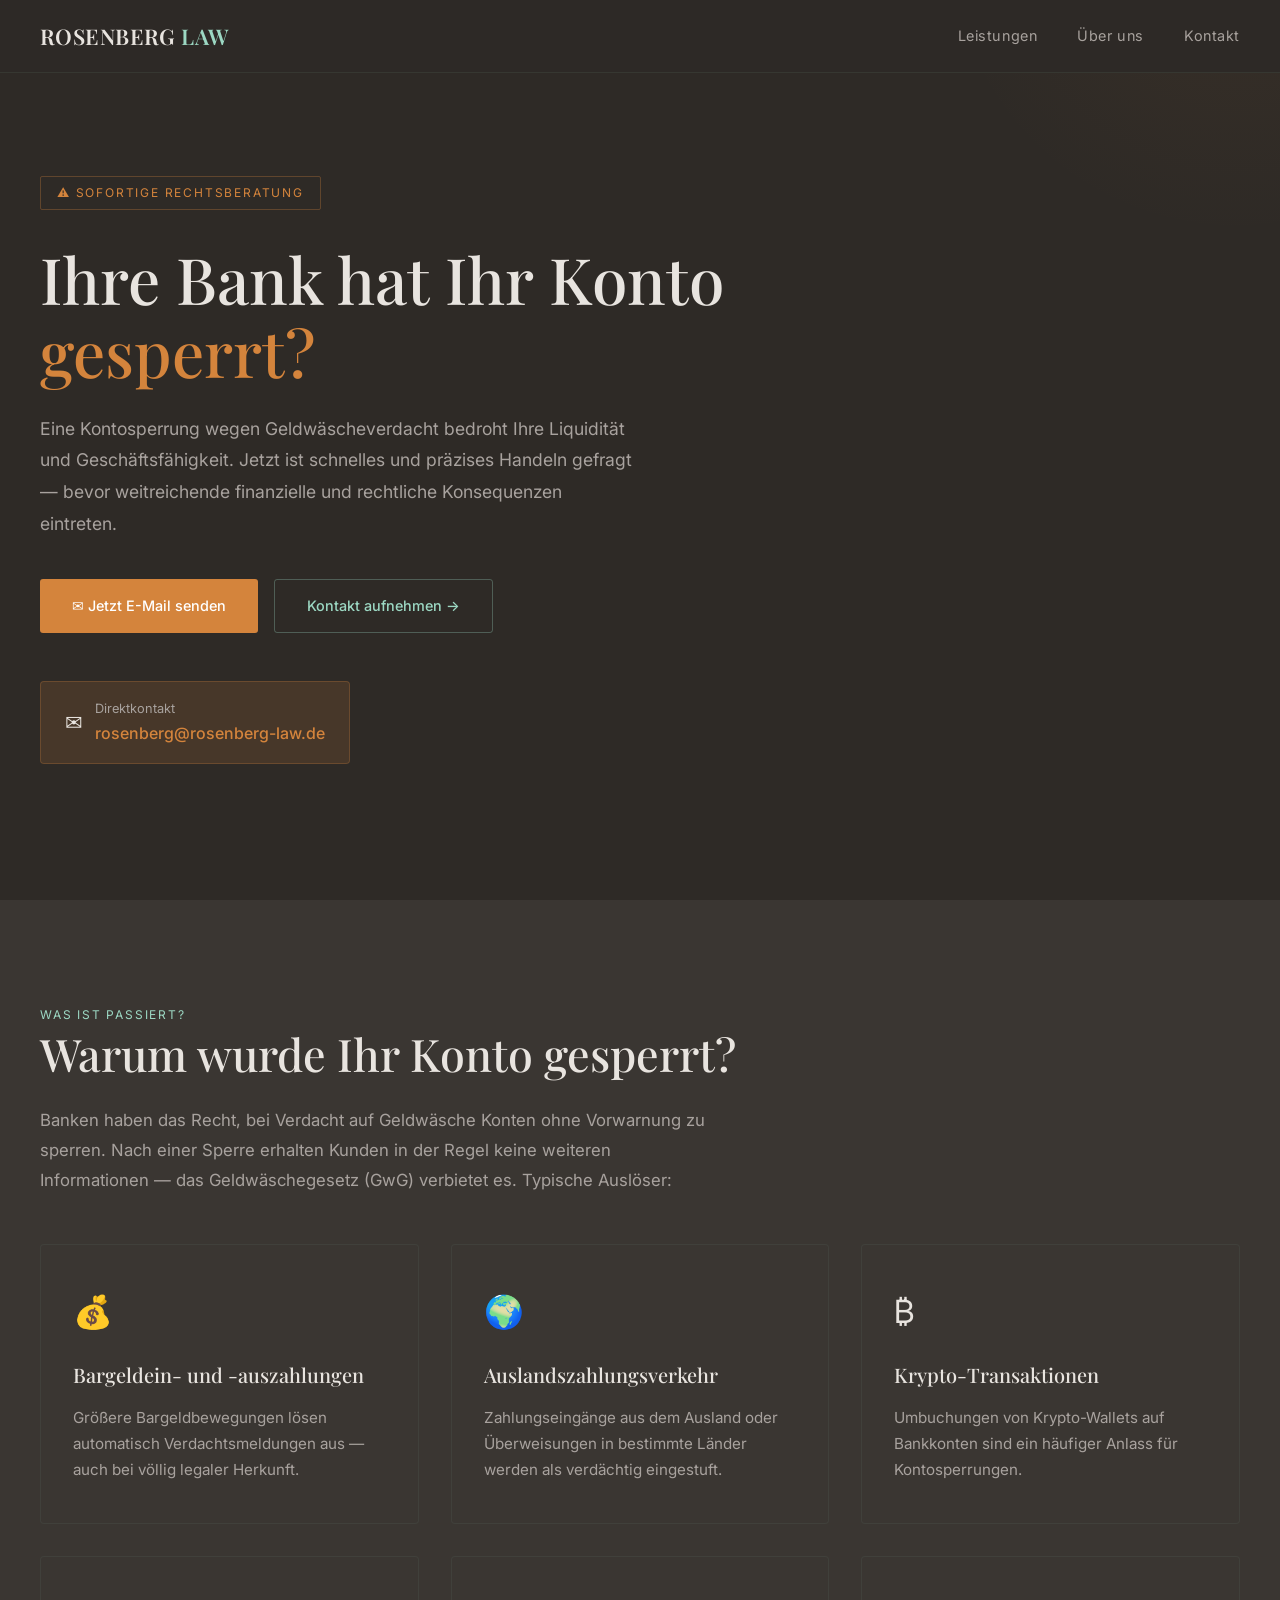
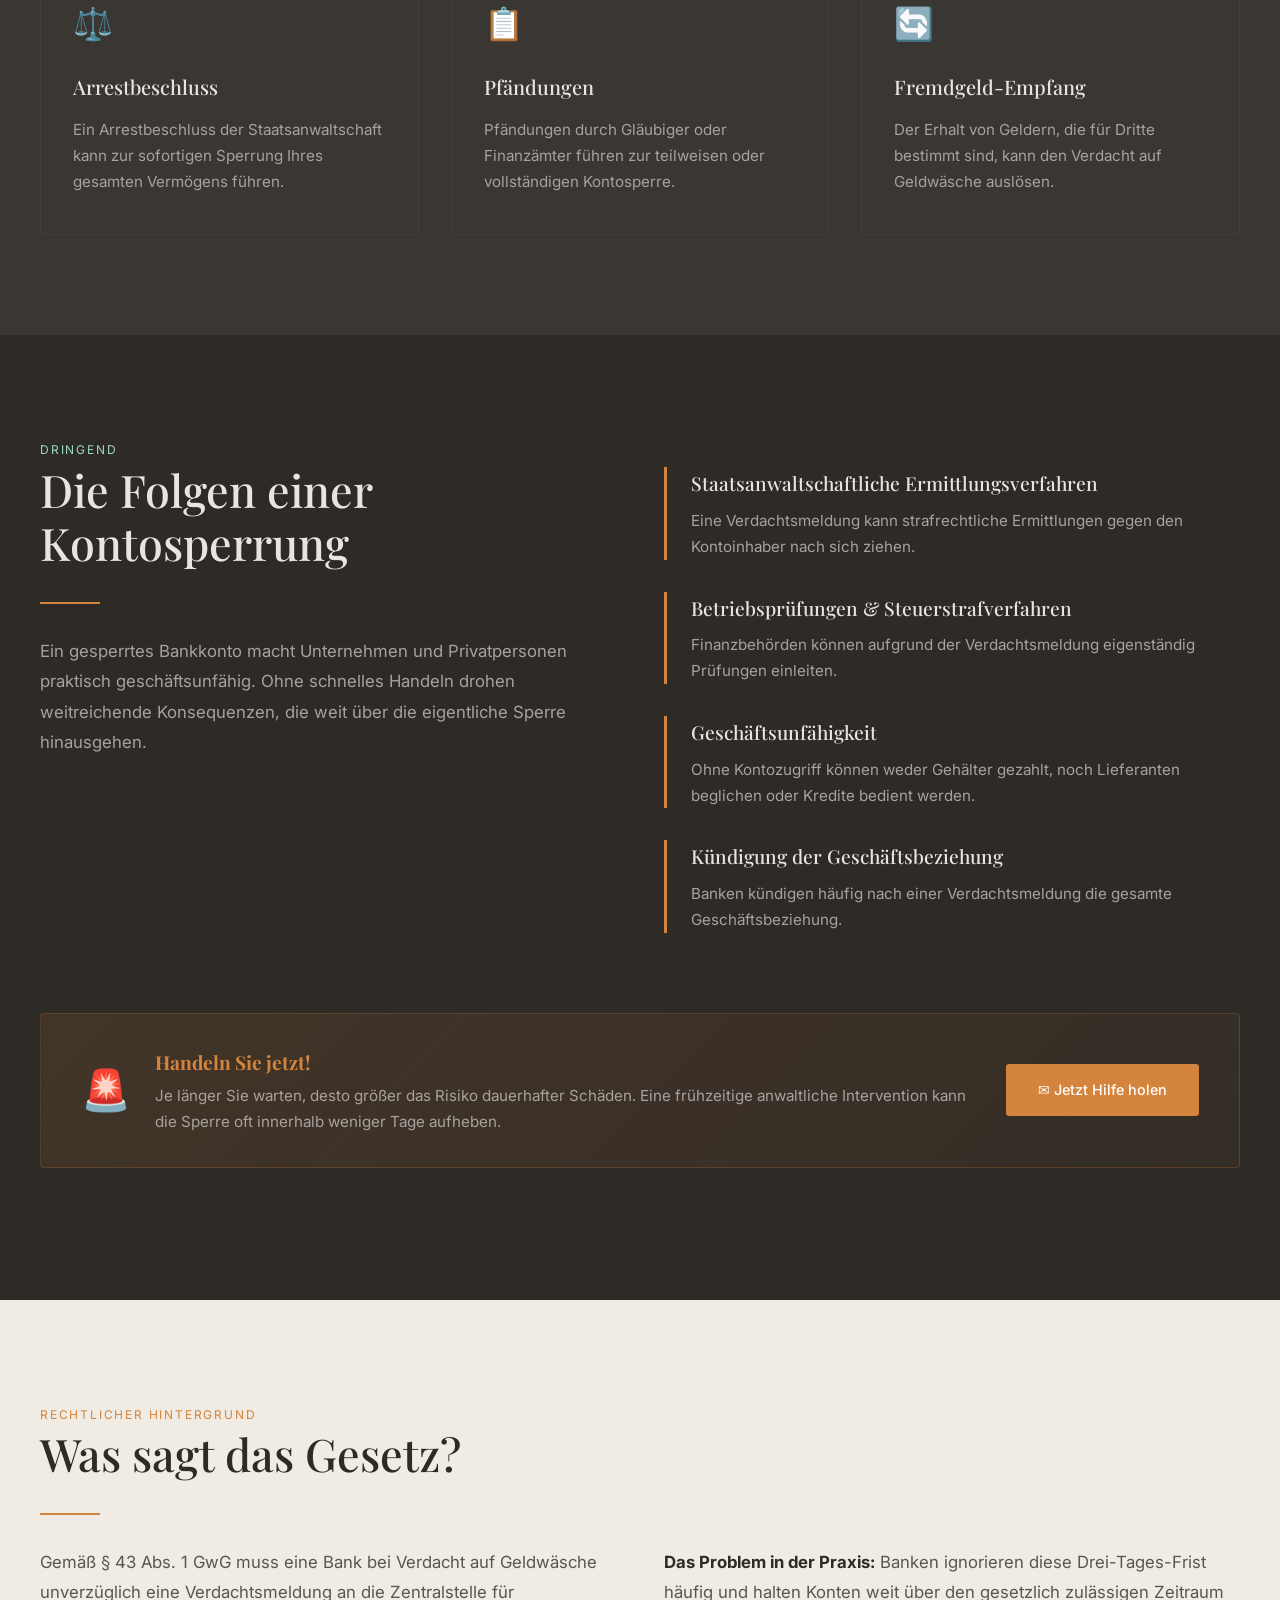
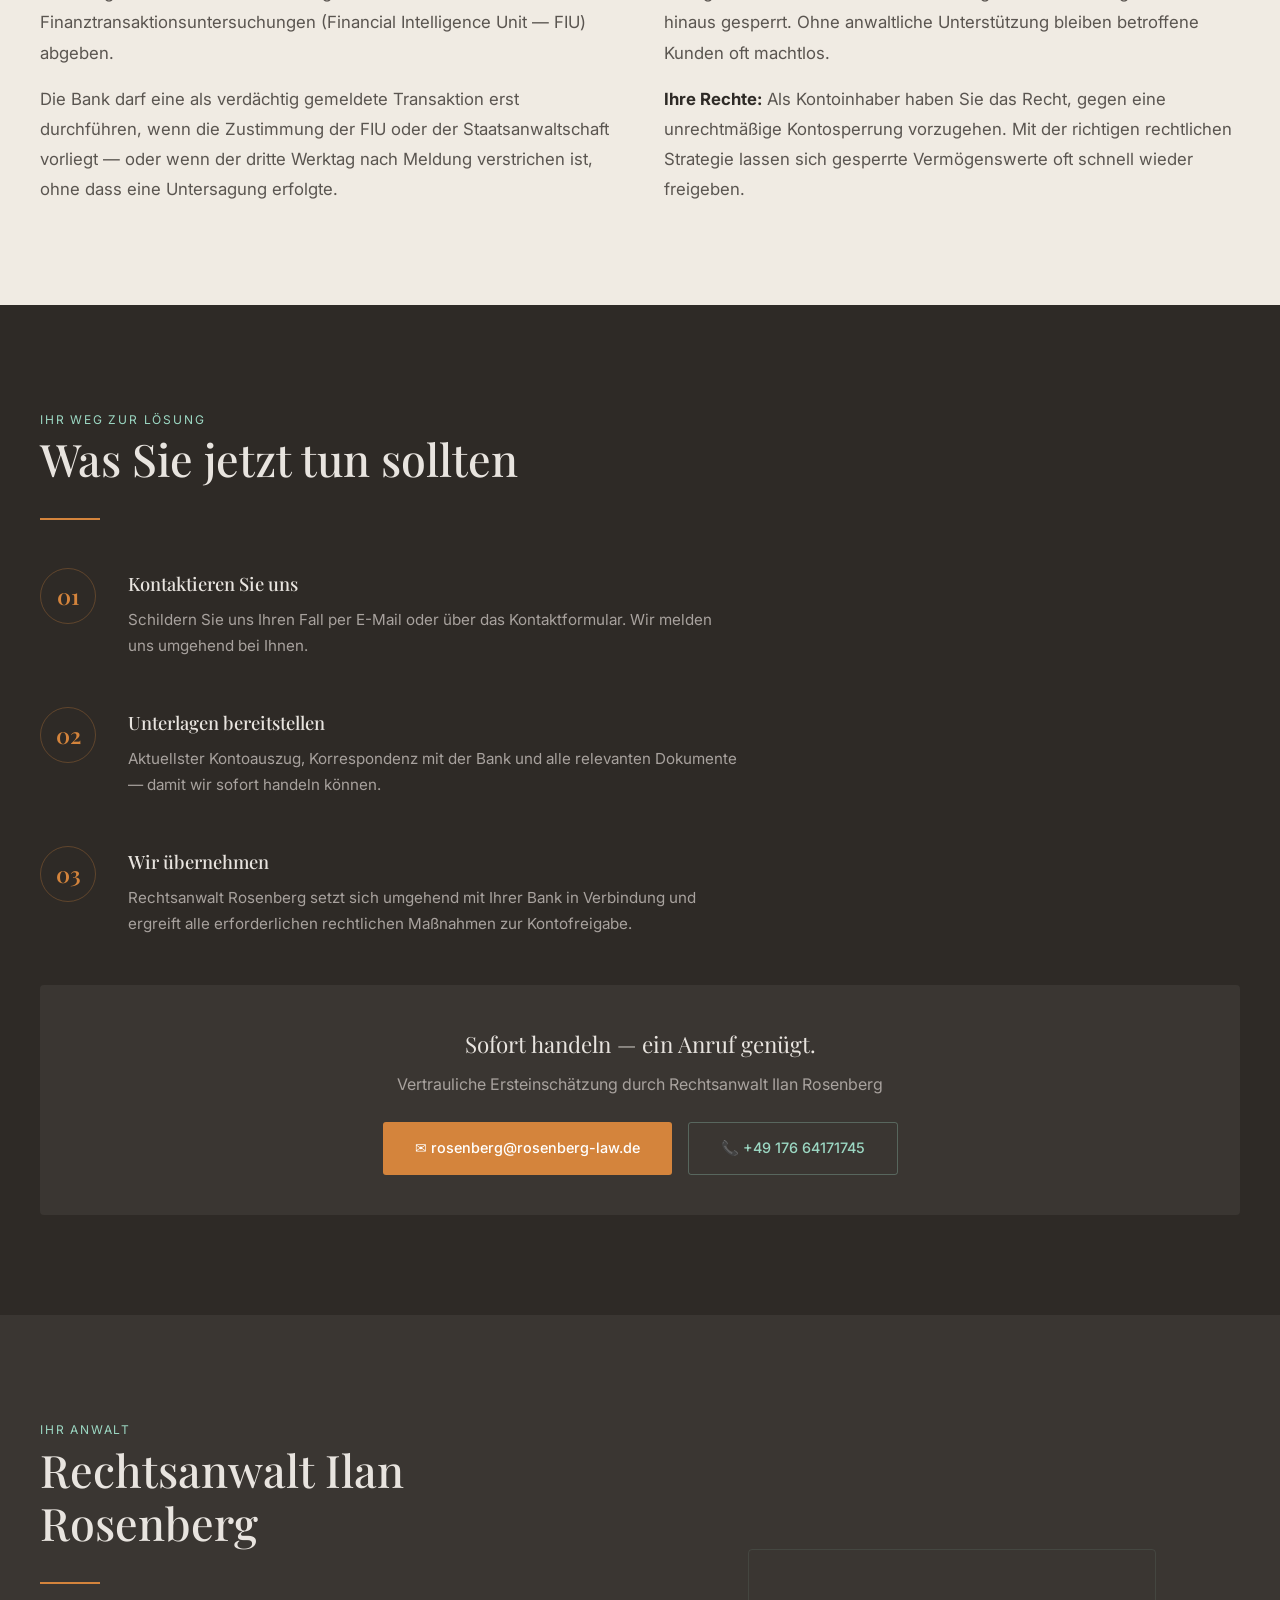
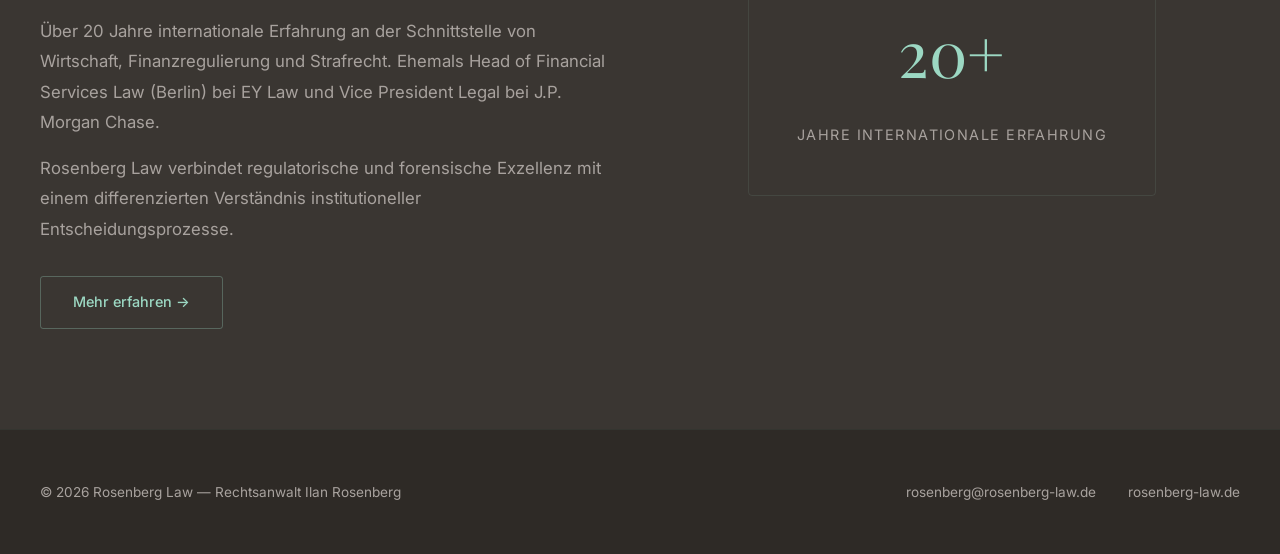
==== index.html @ b6b386b5 "Add files via upload" ====
<!DOCTYPE html>
<html lang="de">
<head>
  <meta charset="UTF-8">
  <meta name="viewport" content="width=device-width, initial-scale=1.0">
  <meta name="description" content="Ihre Bank hat Ihr Konto gesperrt? Rechtsanwalt Ilan Rosenberg hilft Ihnen schnell und effektiv bei Kontosperrungen wegen Geldwäscheverdacht.">
  <title>Kontosperrung? Soforthilfe vom Rechtsanwalt | Rosenberg Law</title>
  <link rel="stylesheet" href="styles.css">
</head>
<body>

  <!-- NAV -->
  <nav class="nav">
    <div class="nav-inner">
      <a href="index.html" class="nav-logo">ROSENBERG <span>LAW</span></a>
      <ul class="nav-links" id="navLinks">
        <li><a href="leistungen.html">Leistungen</a></li>
        <li><a href="ueber-uns.html">Über uns</a></li>
        <li><a href="kontakt.html">Kontakt</a></li>
      </ul>
      <button class="nav-toggle" id="navToggle" aria-label="Menü">
        <span></span><span></span><span></span>
      </button>
    </div>
  </nav>

  <!-- HERO -->
  <section class="hero">
    <div class="hero-inner">
      <div class="hero-label">⚠ Sofortige Rechtsberatung</div>
      <h1>Ihre Bank hat Ihr Konto <em>gesperrt?</em></h1>
      <p class="hero-sub">
        Eine Kontosperrung wegen Geldwäscheverdacht bedroht Ihre Liquidität und Geschäftsfähigkeit.
        Jetzt ist schnelles und präzises Handeln gefragt — bevor weitreichende finanzielle und
        rechtliche Konsequenzen eintreten.
      </p>
      <div class="btn-group">
        <a href="mailto:rosenberg@rosenberg-law.de?subject=Kontosperrung%20–%20Soforthilfe" class="btn btn-primary">✉ Jetzt E-Mail senden</a>
        <a href="kontakt.html" class="btn btn-outline">Kontakt aufnehmen →</a>
      </div>

      <div style="margin-top: 3rem;">
        <a href="mailto:rosenberg@rosenberg-law.de" class="email-cta">
          <span class="icon">✉</span>
          <span>
            <span class="label">Direktkontakt</span>
            <span class="address">rosenberg@rosenberg-law.de</span>
          </span>
        </a>
      </div>
    </div>
  </section>

  <!-- WHAT HAPPENED -->
  <section class="section section-darker">
    <div class="container">
      <span class="section-label">Was ist passiert?</span>
      <h2 class="section-title">Warum wurde Ihr Konto gesperrt?</h2>
      <p class="section-text" style="margin-bottom: 3rem;">
        Banken haben das Recht, bei Verdacht auf Geldwäsche Konten ohne Vorwarnung zu sperren.
        Nach einer Sperre erhalten Kunden in der Regel keine weiteren Informationen —
        das Geldwäschegesetz (GwG) verbietet es. Typische Auslöser:
      </p>

      <div class="grid-3">
        <div class="card">
          <div class="card-icon">💰</div>
          <h3>Bargeldein- und -auszahlungen</h3>
          <p>Größere Bargeldbewegungen lösen automatisch Verdachtsmeldungen aus — auch bei völlig legaler Herkunft.</p>
        </div>
        <div class="card">
          <div class="card-icon">🌍</div>
          <h3>Auslandszahlungsverkehr</h3>
          <p>Zahlungseingänge aus dem Ausland oder Überweisungen in bestimmte Länder werden als verdächtig eingestuft.</p>
        </div>
        <div class="card">
          <div class="card-icon">₿</div>
          <h3>Krypto-Transaktionen</h3>
          <p>Umbuchungen von Krypto-Wallets auf Bankkonten sind ein häufiger Anlass für Kontosperrungen.</p>
        </div>
        <div class="card">
          <div class="card-icon">⚖️</div>
          <h3>Arrestbeschluss</h3>
          <p>Ein Arrestbeschluss der Staatsanwaltschaft kann zur sofortigen Sperrung Ihres gesamten Vermögens führen.</p>
        </div>
        <div class="card">
          <div class="card-icon">📋</div>
          <h3>Pfändungen</h3>
          <p>Pfändungen durch Gläubiger oder Finanzämter führen zur teilweisen oder vollständigen Kontosperre.</p>
        </div>
        <div class="card">
          <div class="card-icon">🔄</div>
          <h3>Fremdgeld-Empfang</h3>
          <p>Der Erhalt von Geldern, die für Dritte bestimmt sind, kann den Verdacht auf Geldwäsche auslösen.</p>
        </div>
      </div>
    </div>
  </section>

  <!-- CONSEQUENCES -->
  <section class="section section-dark">
    <div class="container">
      <div class="grid-2">
        <div>
          <span class="section-label">Dringend</span>
          <h2 class="section-title">Die Folgen einer Kontosperrung</h2>
          <div class="divider"></div>
          <p class="section-text">
            Ein gesperrtes Bankkonto macht Unternehmen und Privatpersonen praktisch geschäftsunfähig.
            Ohne schnelles Handeln drohen weitreichende Konsequenzen, die weit über die eigentliche
            Sperre hinausgehen.
          </p>
        </div>
        <div>
          <div class="info-block">
            <h3>Staatsanwaltschaftliche Ermittlungsverfahren</h3>
            <p>Eine Verdachtsmeldung kann strafrechtliche Ermittlungen gegen den Kontoinhaber nach sich ziehen.</p>
          </div>
          <div class="info-block">
            <h3>Betriebsprüfungen &amp; Steuerstrafverfahren</h3>
            <p>Finanzbehörden können aufgrund der Verdachtsmeldung eigenständig Prüfungen einleiten.</p>
          </div>
          <div class="info-block">
            <h3>Geschäftsunfähigkeit</h3>
            <p>Ohne Kontozugriff können weder Gehälter gezahlt, noch Lieferanten beglichen oder Kredite bedient werden.</p>
          </div>
          <div class="info-block">
            <h3>Kündigung der Geschäftsbeziehung</h3>
            <p>Banken kündigen häufig nach einer Verdachtsmeldung die gesamte Geschäftsbeziehung.</p>
          </div>
        </div>
      </div>

      <div class="urgency-banner" style="margin-top: 3rem;">
        <span class="icon">🚨</span>
        <div>
          <h3>Handeln Sie jetzt!</h3>
          <p>Je länger Sie warten, desto größer das Risiko dauerhafter Schäden. Eine frühzeitige anwaltliche Intervention kann die Sperre oft innerhalb weniger Tage aufheben.</p>
        </div>
        <a href="mailto:rosenberg@rosenberg-law.de?subject=Kontosperrung%20–%20Soforthilfe" class="btn btn-primary" style="white-space: nowrap;">✉ Jetzt Hilfe holen</a>
      </div>
    </div>
  </section>

  <!-- LEGAL BACKGROUND -->
  <section class="section section-cream">
    <div class="container">
      <span class="section-label">Rechtlicher Hintergrund</span>
      <h2 class="section-title">Was sagt das Gesetz?</h2>
      <div class="divider" style="background: var(--orange);"></div>
      <div class="grid-2" style="margin-top: 2rem;">
        <div>
          <p class="section-text">
            Gemäß § 43 Abs. 1 GwG muss eine Bank bei Verdacht auf Geldwäsche unverzüglich
            eine Verdachtsmeldung an die Zentralstelle für Finanztransaktionsuntersuchungen
            (Financial Intelligence Unit — FIU) abgeben.
          </p>
          <p class="section-text" style="margin-top: 1rem;">
            Die Bank darf eine als verdächtig gemeldete Transaktion erst durchführen, wenn
            die Zustimmung der FIU oder der Staatsanwaltschaft vorliegt — oder wenn der
            dritte Werktag nach Meldung verstrichen ist, ohne dass eine Untersagung erfolgte.
          </p>
        </div>
        <div>
          <p class="section-text">
            <strong style="color: var(--dark);">Das Problem in der Praxis:</strong> Banken ignorieren diese
            Drei-Tages-Frist häufig und halten Konten weit über den gesetzlich zulässigen
            Zeitraum hinaus gesperrt. Ohne anwaltliche Unterstützung bleiben betroffene
            Kunden oft machtlos.
          </p>
          <p class="section-text" style="margin-top: 1rem;">
            <strong style="color: var(--dark);">Ihre Rechte:</strong> Als Kontoinhaber haben Sie das Recht,
            gegen eine unrechtmäßige Kontosperrung vorzugehen. Mit der richtigen rechtlichen
            Strategie lassen sich gesperrte Vermögenswerte oft schnell wieder freigeben.
          </p>
        </div>
      </div>
    </div>
  </section>

  <!-- WHAT TO DO - STEPS -->
  <section class="section section-dark">
    <div class="container">
      <span class="section-label">Ihr Weg zur Lösung</span>
      <h2 class="section-title">Was Sie jetzt tun sollten</h2>
      <div class="divider"></div>

      <div class="steps" style="margin-top: 3rem; max-width: 700px;">
        <div class="step">
          <div class="step-number">01</div>
          <div class="step-content">
            <h3>Kontaktieren Sie uns</h3>
            <p>Schildern Sie uns Ihren Fall per E-Mail oder über das Kontaktformular. Wir melden uns umgehend bei Ihnen.</p>
          </div>
        </div>
        <div class="step">
          <div class="step-number">02</div>
          <div class="step-content">
            <h3>Unterlagen bereitstellen</h3>
            <p>Aktuellster Kontoauszug, Korrespondenz mit der Bank und alle relevanten Dokumente — damit wir sofort handeln können.</p>
          </div>
        </div>
        <div class="step">
          <div class="step-number">03</div>
          <div class="step-content">
            <h3>Wir übernehmen</h3>
            <p>Rechtsanwalt Rosenberg setzt sich umgehend mit Ihrer Bank in Verbindung und ergreift alle erforderlichen rechtlichen Maßnahmen zur Kontofreigabe.</p>
          </div>
        </div>
      </div>

      <!-- EMAIL CTA repeated -->
      <div style="margin-top: 3rem; padding: 2.5rem; background: var(--dark-lighter); border-radius: 4px; text-align: center;">
        <p style="font-family: var(--serif); font-size: 1.4rem; margin-bottom: 0.5rem;">Sofort handeln — ein Anruf genügt.</p>
        <p style="color: var(--text-muted); margin-bottom: 1.5rem;">Vertrauliche Ersteinschätzung durch Rechtsanwalt Ilan Rosenberg</p>
        <div class="btn-group" style="justify-content: center;">
          <a href="mailto:rosenberg@rosenberg-law.de?subject=Kontosperrung%20–%20Anfrage" class="btn btn-primary">✉ rosenberg@rosenberg-law.de</a>
          <a href="tel:+4917664171745" class="btn btn-outline">📞 +49 176 64171745</a>
        </div>
      </div>
    </div>
  </section>

  <!-- LAWYER TEASER -->
  <section class="section section-darker">
    <div class="container">
      <div class="grid-2" style="align-items: center;">
        <div>
          <span class="section-label">Ihr Anwalt</span>
          <h2 class="section-title">Rechtsanwalt Ilan Rosenberg</h2>
          <div class="divider"></div>
          <p class="section-text">
            Über 20 Jahre internationale Erfahrung an der Schnittstelle von Wirtschaft,
            Finanzregulierung und Strafrecht. Ehemals Head of Financial Services Law (Berlin)
            bei EY Law und Vice President Legal bei J.P. Morgan Chase.
          </p>
          <p class="section-text" style="margin-top: 1rem;">
            Rosenberg Law verbindet regulatorische und forensische Exzellenz mit einem
            differenzierten Verständnis institutioneller Entscheidungsprozesse.
          </p>
          <div style="margin-top: 2rem;">
            <a href="ueber-uns.html" class="btn btn-outline">Mehr erfahren →</a>
          </div>
        </div>
        <div style="text-align: center;">
          <div style="display: inline-block; padding: 3rem; border: 1px solid rgba(156,216,195,0.1); border-radius: 4px;">
            <div style="font-family: var(--serif); font-size: 4rem; color: var(--mint); margin-bottom: 1rem;">20+</div>
            <div style="color: var(--text-muted); font-size: 0.9rem; letter-spacing: 0.1em; text-transform: uppercase;">Jahre internationale Erfahrung</div>
          </div>
        </div>
      </div>
    </div>
  </section>

  <!-- FOOTER -->
  <footer class="footer">
    <div class="footer-inner">
      <div class="footer-copy">© 2026 Rosenberg Law — Rechtsanwalt Ilan Rosenberg</div>
      <ul class="footer-links">
        <li><a href="mailto:rosenberg@rosenberg-law.de">rosenberg@rosenberg-law.de</a></li>
        <li><a href="https://rosenberg-law.de" target="_blank" rel="noopener">rosenberg-law.de</a></li>
      </ul>
    </div>
  </footer>

  <script>
    // Mobile nav toggle
    const toggle = document.getElementById('navToggle');
    const links = document.getElementById('navLinks');
    toggle.addEventListener('click', () => links.classList.toggle('open'));
  </script>

</body>
</html>
---- styles.css ----
/* ========================================
   ROSENBERG LAW — Kontosperrung Website
   Color Palette:
   - Dark bg:     #2E2A26 (charcoal brown)
   - Accent mint: #9CD8C3
   - Accent orange: #D4843C
   - Light bg:    #F0EBE3 (warm cream)
   - Text light:  #E8E4DF
   - Text muted:  #A8A29E
   ======================================== */

@import url('https://fonts.googleapis.com/css2?family=Playfair+Display:ital,wght@0,400;0,500;0,600;0,700;1,400;1,500&family=Inter:wght@300;400;500;600&display=swap');

*, *::before, *::after {
  margin: 0;
  padding: 0;
  box-sizing: border-box;
}

:root {
  --dark: #2E2A26;
  --dark-lighter: #3A3632;
  --mint: #9CD8C3;
  --mint-dim: rgba(156, 216, 195, 0.15);
  --orange: #D4843C;
  --orange-dim: rgba(212, 132, 60, 0.15);
  --cream: #F0EBE3;
  --text-light: #E8E4DF;
  --text-muted: #A8A29E;
  --serif: 'Playfair Display', Georgia, serif;
  --sans: 'Inter', -apple-system, sans-serif;
}

html {
  scroll-behavior: smooth;
  font-size: 16px;
}

body {
  background: var(--dark);
  color: var(--text-light);
  font-family: var(--sans);
  line-height: 1.7;
  -webkit-font-smoothing: antialiased;
}

a {
  color: var(--mint);
  text-decoration: none;
  transition: color 0.2s;
}

a:hover {
  color: var(--orange);
}

img {
  max-width: 100%;
  height: auto;
}

/* ---- NAV ---- */
.nav {
  position: fixed;
  top: 0;
  left: 0;
  right: 0;
  z-index: 1000;
  background: rgba(46, 42, 38, 0.95);
  backdrop-filter: blur(12px);
  border-bottom: 1px solid rgba(156, 216, 195, 0.08);
  padding: 0 2rem;
}

.nav-inner {
  max-width: 1200px;
  margin: 0 auto;
  display: flex;
  justify-content: space-between;
  align-items: center;
  height: 72px;
}

.nav-logo {
  font-family: var(--serif);
  font-size: 1.35rem;
  font-weight: 600;
  color: var(--text-light);
  letter-spacing: 0.02em;
}

.nav-logo span {
  color: var(--mint);
}

.nav-links {
  display: flex;
  gap: 2.5rem;
  list-style: none;
}

.nav-links a {
  font-size: 0.9rem;
  font-weight: 400;
  color: var(--text-muted);
  letter-spacing: 0.04em;
  text-transform: none;
  position: relative;
  padding-bottom: 2px;
}

.nav-links a:hover,
.nav-links a.active {
  color: var(--mint);
}

.nav-links a::after {
  content: '';
  position: absolute;
  bottom: -2px;
  left: 0;
  width: 0;
  height: 1px;
  background: var(--mint);
  transition: width 0.3s;
}

.nav-links a:hover::after,
.nav-links a.active::after {
  width: 100%;
}

/* Mobile nav toggle */
.nav-toggle {
  display: none;
  background: none;
  border: none;
  cursor: pointer;
  padding: 0.5rem;
}

.nav-toggle span {
  display: block;
  width: 24px;
  height: 2px;
  background: var(--text-light);
  margin: 5px 0;
  transition: 0.3s;
}

/* ---- HERO ---- */
.hero {
  min-height: 100vh;
  display: flex;
  align-items: center;
  padding: 120px 2rem 80px;
  position: relative;
  overflow: hidden;
}

.hero::before {
  content: '';
  position: absolute;
  top: -40%;
  right: -20%;
  width: 600px;
  height: 600px;
  background: radial-gradient(circle, rgba(212, 132, 60, 0.06) 0%, transparent 70%);
  pointer-events: none;
}

.hero-inner {
  max-width: 1200px;
  margin: 0 auto;
  width: 100%;
}

.hero-label {
  display: inline-block;
  font-size: 0.75rem;
  letter-spacing: 0.15em;
  text-transform: uppercase;
  color: var(--orange);
  border: 1px solid rgba(212, 132, 60, 0.3);
  padding: 0.35rem 1rem;
  border-radius: 2px;
  margin-bottom: 2rem;
}

.hero h1 {
  font-family: var(--serif);
  font-size: clamp(2.4rem, 5vw, 4rem);
  font-weight: 500;
  line-height: 1.15;
  color: var(--text-light);
  max-width: 720px;
  margin-bottom: 1.5rem;
}

.hero h1 em {
  color: var(--orange);
  font-style: normal;
}

.hero-sub {
  font-size: 1.1rem;
  color: var(--text-muted);
  max-width: 600px;
  line-height: 1.8;
  margin-bottom: 2.5rem;
}

/* ---- BUTTONS ---- */
.btn {
  display: inline-flex;
  align-items: center;
  gap: 0.5rem;
  padding: 0.85rem 2rem;
  font-family: var(--sans);
  font-size: 0.9rem;
  font-weight: 500;
  border: none;
  border-radius: 3px;
  cursor: pointer;
  transition: all 0.25s;
  text-decoration: none;
}

.btn-primary {
  background: var(--orange);
  color: #fff;
}

.btn-primary:hover {
  background: #c07535;
  color: #fff;
}

.btn-outline {
  background: transparent;
  color: var(--mint);
  border: 1px solid rgba(156, 216, 195, 0.3);
}

.btn-outline:hover {
  background: var(--mint-dim);
  color: var(--mint);
}

.btn-group {
  display: flex;
  gap: 1rem;
  flex-wrap: wrap;
}

/* ---- EMAIL CTA BOX ---- */
.email-cta {
  display: inline-flex;
  align-items: center;
  gap: 0.75rem;
  background: var(--orange-dim);
  border: 1px solid rgba(212, 132, 60, 0.25);
  border-radius: 4px;
  padding: 1rem 1.5rem;
  transition: all 0.25s;
  color: var(--text-light);
}

.email-cta:hover {
  background: rgba(212, 132, 60, 0.25);
  color: var(--text-light);
  border-color: var(--orange);
}

.email-cta .icon {
  font-size: 1.3rem;
}

.email-cta .label {
  font-size: 0.8rem;
  color: var(--text-muted);
  display: block;
}

.email-cta .address {
  font-size: 1rem;
  font-weight: 500;
  color: var(--orange);
}

/* ---- SECTIONS ---- */
.section {
  padding: 100px 2rem;
}

.section-dark {
  background: var(--dark);
}

.section-darker {
  background: var(--dark-lighter);
}

.section-cream {
  background: var(--cream);
  color: #2E2A26;
}

.section-cream .text-muted {
  color: #6B6560;
}

.container {
  max-width: 1200px;
  margin: 0 auto;
}

.section-label {
  font-size: 0.75rem;
  letter-spacing: 0.15em;
  text-transform: uppercase;
  color: var(--mint);
  margin-bottom: 1rem;
}

.section-cream .section-label {
  color: var(--orange);
}

.section-title {
  font-family: var(--serif);
  font-size: clamp(1.8rem, 3.5vw, 2.8rem);
  font-weight: 500;
  line-height: 1.2;
  margin-bottom: 1.5rem;
}

.section-cream .section-title {
  color: var(--dark);
}

.section-text {
  font-size: 1.05rem;
  color: var(--text-muted);
  max-width: 680px;
  line-height: 1.8;
}

.section-cream .section-text {
  color: #5A5550;
}

.divider {
  width: 60px;
  height: 2px;
  background: var(--orange);
  margin: 2rem 0;
}

/* ---- GRID LAYOUTS ---- */
.grid-2 {
  display: grid;
  grid-template-columns: 1fr 1fr;
  gap: 3rem;
  align-items: start;
}

.grid-3 {
  display: grid;
  grid-template-columns: repeat(3, 1fr);
  gap: 2rem;
}

/* ---- CARDS ---- */
.card {
  background: var(--dark-lighter);
  border: 1px solid rgba(156, 216, 195, 0.06);
  border-radius: 4px;
  padding: 2.5rem 2rem;
  transition: all 0.3s;
}

.card:hover {
  border-color: rgba(156, 216, 195, 0.15);
  transform: translateY(-2px);
}

.card-icon {
  font-size: 2rem;
  margin-bottom: 1.2rem;
}

.card h3 {
  font-family: var(--serif);
  font-size: 1.25rem;
  font-weight: 500;
  margin-bottom: 0.8rem;
  color: var(--text-light);
}

.card p {
  font-size: 0.95rem;
  color: var(--text-muted);
  line-height: 1.7;
}

/* Cream-section cards */
.section-cream .card {
  background: #fff;
  border-color: rgba(46, 42, 38, 0.08);
}

.section-cream .card:hover {
  border-color: var(--orange);
}

.section-cream .card h3 {
  color: var(--dark);
}

.section-cream .card p {
  color: #5A5550;
}

/* ---- INFO BLOCKS (kontosperre style) ---- */
.info-block {
  border-left: 3px solid var(--orange);
  padding-left: 1.5rem;
  margin: 2rem 0;
}

.info-block h3 {
  font-family: var(--serif);
  font-size: 1.2rem;
  font-weight: 500;
  margin-bottom: 0.5rem;
}

.info-block p {
  color: var(--text-muted);
  font-size: 0.95rem;
}

/* ---- STEPS ---- */
.steps {
  counter-reset: step;
}

.step {
  display: flex;
  gap: 2rem;
  margin-bottom: 3rem;
  align-items: flex-start;
}

.step-number {
  flex-shrink: 0;
  width: 56px;
  height: 56px;
  display: flex;
  align-items: center;
  justify-content: center;
  font-family: var(--serif);
  font-size: 1.4rem;
  font-weight: 600;
  color: var(--orange);
  border: 1px solid rgba(212, 132, 60, 0.3);
  border-radius: 50%;
}

.step-content h3 {
  font-family: var(--serif);
  font-size: 1.15rem;
  font-weight: 500;
  margin-bottom: 0.5rem;
}

.step-content p {
  color: var(--text-muted);
  font-size: 0.95rem;
}

/* ---- URGENCY BANNER ---- */
.urgency-banner {
  background: linear-gradient(135deg, rgba(212, 132, 60, 0.12), rgba(212, 132, 60, 0.04));
  border: 1px solid rgba(212, 132, 60, 0.2);
  border-radius: 4px;
  padding: 2rem 2.5rem;
  margin: 2rem 0;
  display: flex;
  align-items: center;
  gap: 1.5rem;
}

.urgency-banner .icon {
  font-size: 2.5rem;
  flex-shrink: 0;
}

.urgency-banner h3 {
  font-family: var(--serif);
  font-size: 1.2rem;
  color: var(--orange);
  margin-bottom: 0.3rem;
}

.urgency-banner p {
  font-size: 0.95rem;
  color: var(--text-muted);
}

/* ---- ABOUT / BIO ---- */
.bio-grid {
  display: grid;
  grid-template-columns: 1fr 1.5fr;
  gap: 4rem;
  align-items: start;
}

.bio-sidebar {
  position: sticky;
  top: 100px;
}

.bio-name {
  font-family: var(--serif);
  font-size: 2rem;
  font-weight: 500;
  margin-bottom: 0.5rem;
}

.bio-title {
  color: var(--mint);
  font-size: 0.95rem;
  margin-bottom: 2rem;
}

.bio-contact-item {
  display: flex;
  align-items: center;
  gap: 0.75rem;
  margin-bottom: 1rem;
  font-size: 0.95rem;
  color: var(--text-muted);
}

.bio-contact-item a {
  color: var(--text-muted);
}

.bio-contact-item a:hover {
  color: var(--mint);
}

/* ---- CONTACT FORM ---- */
.contact-grid {
  display: grid;
  grid-template-columns: 1fr 1fr;
  gap: 4rem;
}

.form-group {
  margin-bottom: 1.5rem;
}

.form-group label {
  display: block;
  font-size: 0.85rem;
  color: var(--text-muted);
  margin-bottom: 0.5rem;
  letter-spacing: 0.03em;
}

.form-group input,
.form-group textarea {
  width: 100%;
  padding: 0.85rem 1rem;
  background: var(--dark-lighter);
  border: 1px solid rgba(156, 216, 195, 0.1);
  border-radius: 3px;
  color: var(--text-light);
  font-family: var(--sans);
  font-size: 0.95rem;
  transition: border-color 0.2s;
}

.form-group input:focus,
.form-group textarea:focus {
  outline: none;
  border-color: var(--mint);
}

.form-group textarea {
  min-height: 150px;
  resize: vertical;
}

/* ---- CONTACT INFO CARDS ---- */
.contact-card {
  display: flex;
  align-items: center;
  gap: 1.2rem;
  padding: 1.5rem;
  background: var(--dark-lighter);
  border: 1px solid rgba(156, 216, 195, 0.06);
  border-radius: 4px;
  margin-bottom: 1rem;
  transition: border-color 0.2s;
}

.contact-card:hover {
  border-color: rgba(212, 132, 60, 0.3);
}

.contact-card .icon {
  font-size: 1.5rem;
  width: 48px;
  height: 48px;
  display: flex;
  align-items: center;
  justify-content: center;
  background: var(--orange-dim);
  border-radius: 50%;
  flex-shrink: 0;
}

.contact-card .label {
  font-size: 0.8rem;
  color: var(--text-muted);
}

.contact-card .value {
  font-size: 1rem;
  font-weight: 500;
}

/* ---- FOOTER ---- */
.footer {
  background: var(--dark);
  border-top: 1px solid rgba(156, 216, 195, 0.06);
  padding: 3rem 2rem;
}

.footer-inner {
  max-width: 1200px;
  margin: 0 auto;
  display: flex;
  justify-content: space-between;
  align-items: center;
  flex-wrap: wrap;
  gap: 1rem;
}

.footer-copy {
  font-size: 0.85rem;
  color: var(--text-muted);
}

.footer-links {
  display: flex;
  gap: 2rem;
  list-style: none;
}

.footer-links a {
  font-size: 0.85rem;
  color: var(--text-muted);
}

/* ---- RESPONSIVE ---- */
@media (max-width: 900px) {
  .grid-2, .grid-3, .bio-grid, .contact-grid {
    grid-template-columns: 1fr;
  }

  .nav-links {
    display: none;
    position: absolute;
    top: 72px;
    left: 0;
    right: 0;
    background: rgba(46, 42, 38, 0.98);
    flex-direction: column;
    padding: 1.5rem 2rem;
    gap: 1.2rem;
    border-bottom: 1px solid rgba(156, 216, 195, 0.08);
  }

  .nav-links.open {
    display: flex;
  }

  .nav-toggle {
    display: block;
  }

  .hero h1 {
    font-size: 2rem;
  }

  .section {
    padding: 60px 1.5rem;
  }

  .bio-sidebar {
    position: static;
  }

  .step {
    flex-direction: column;
    gap: 1rem;
  }

  .urgency-banner {
    flex-direction: column;
    text-align: center;
  }
}
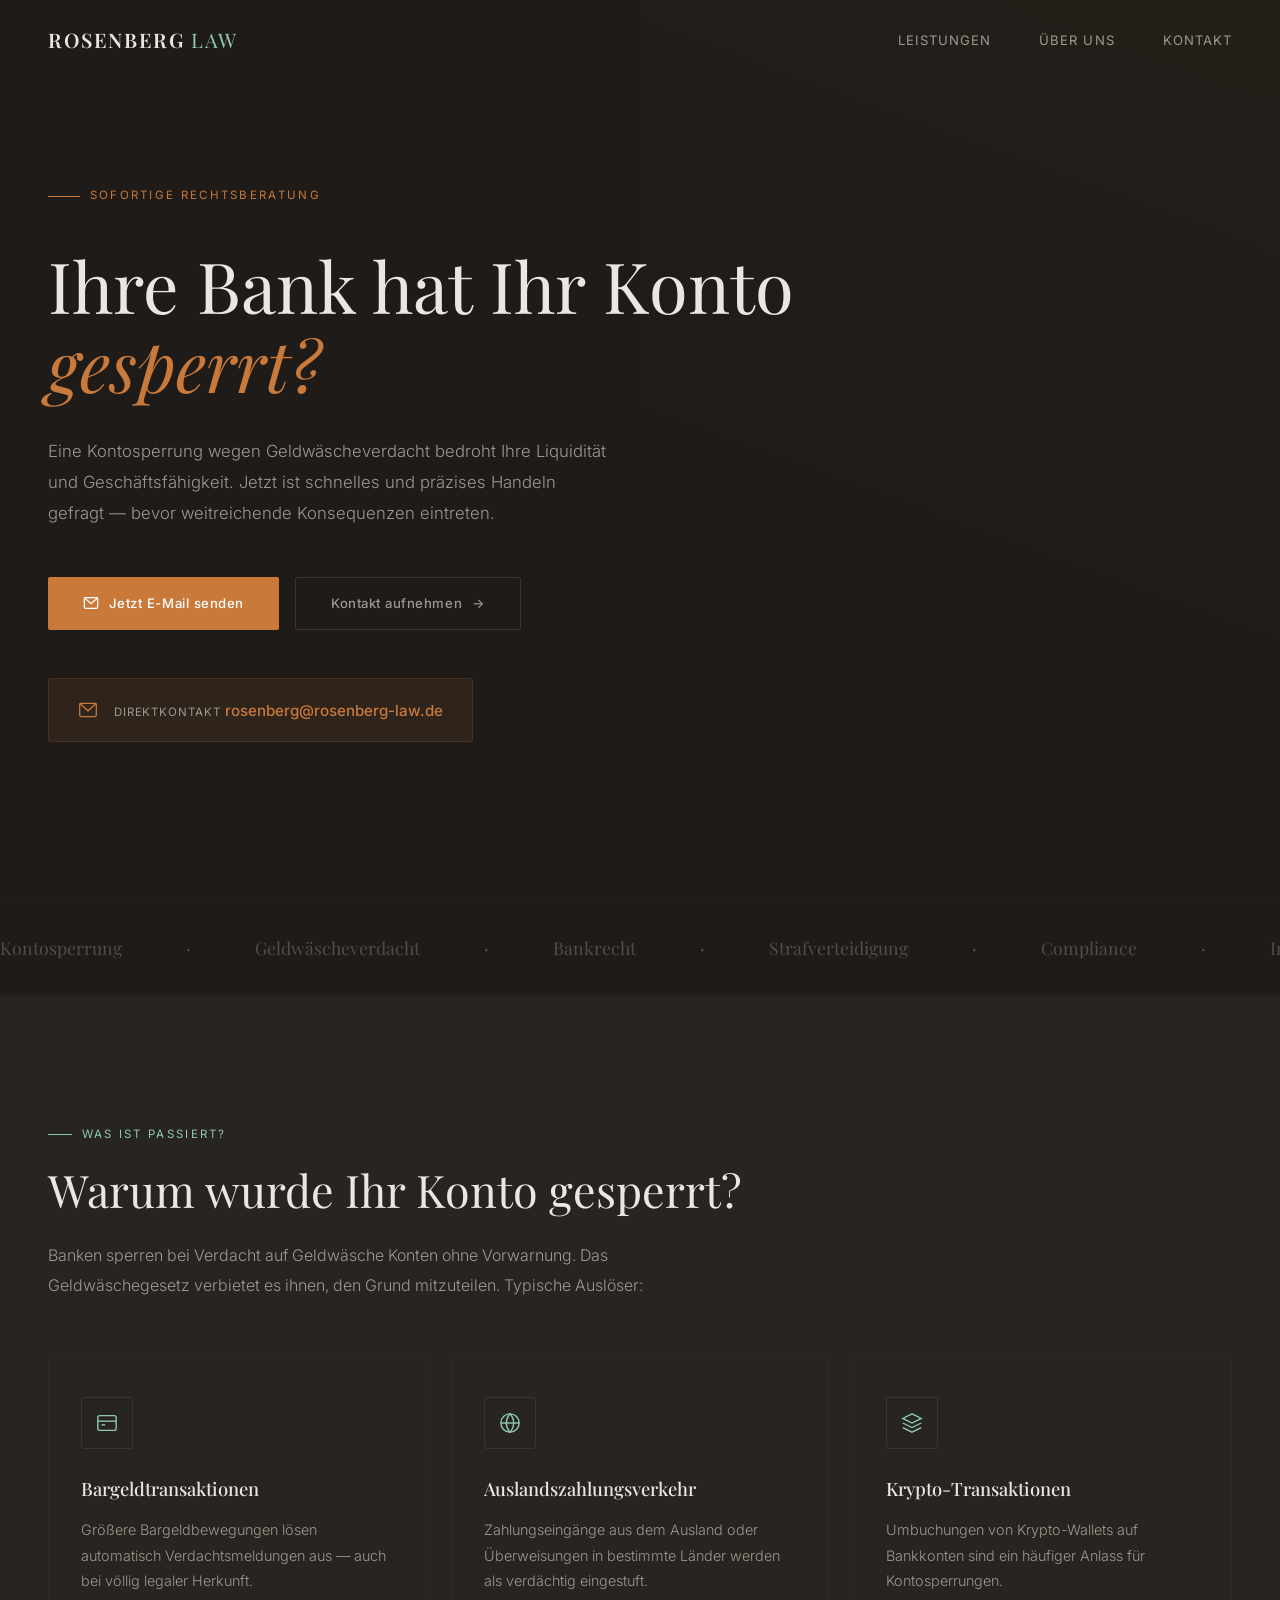
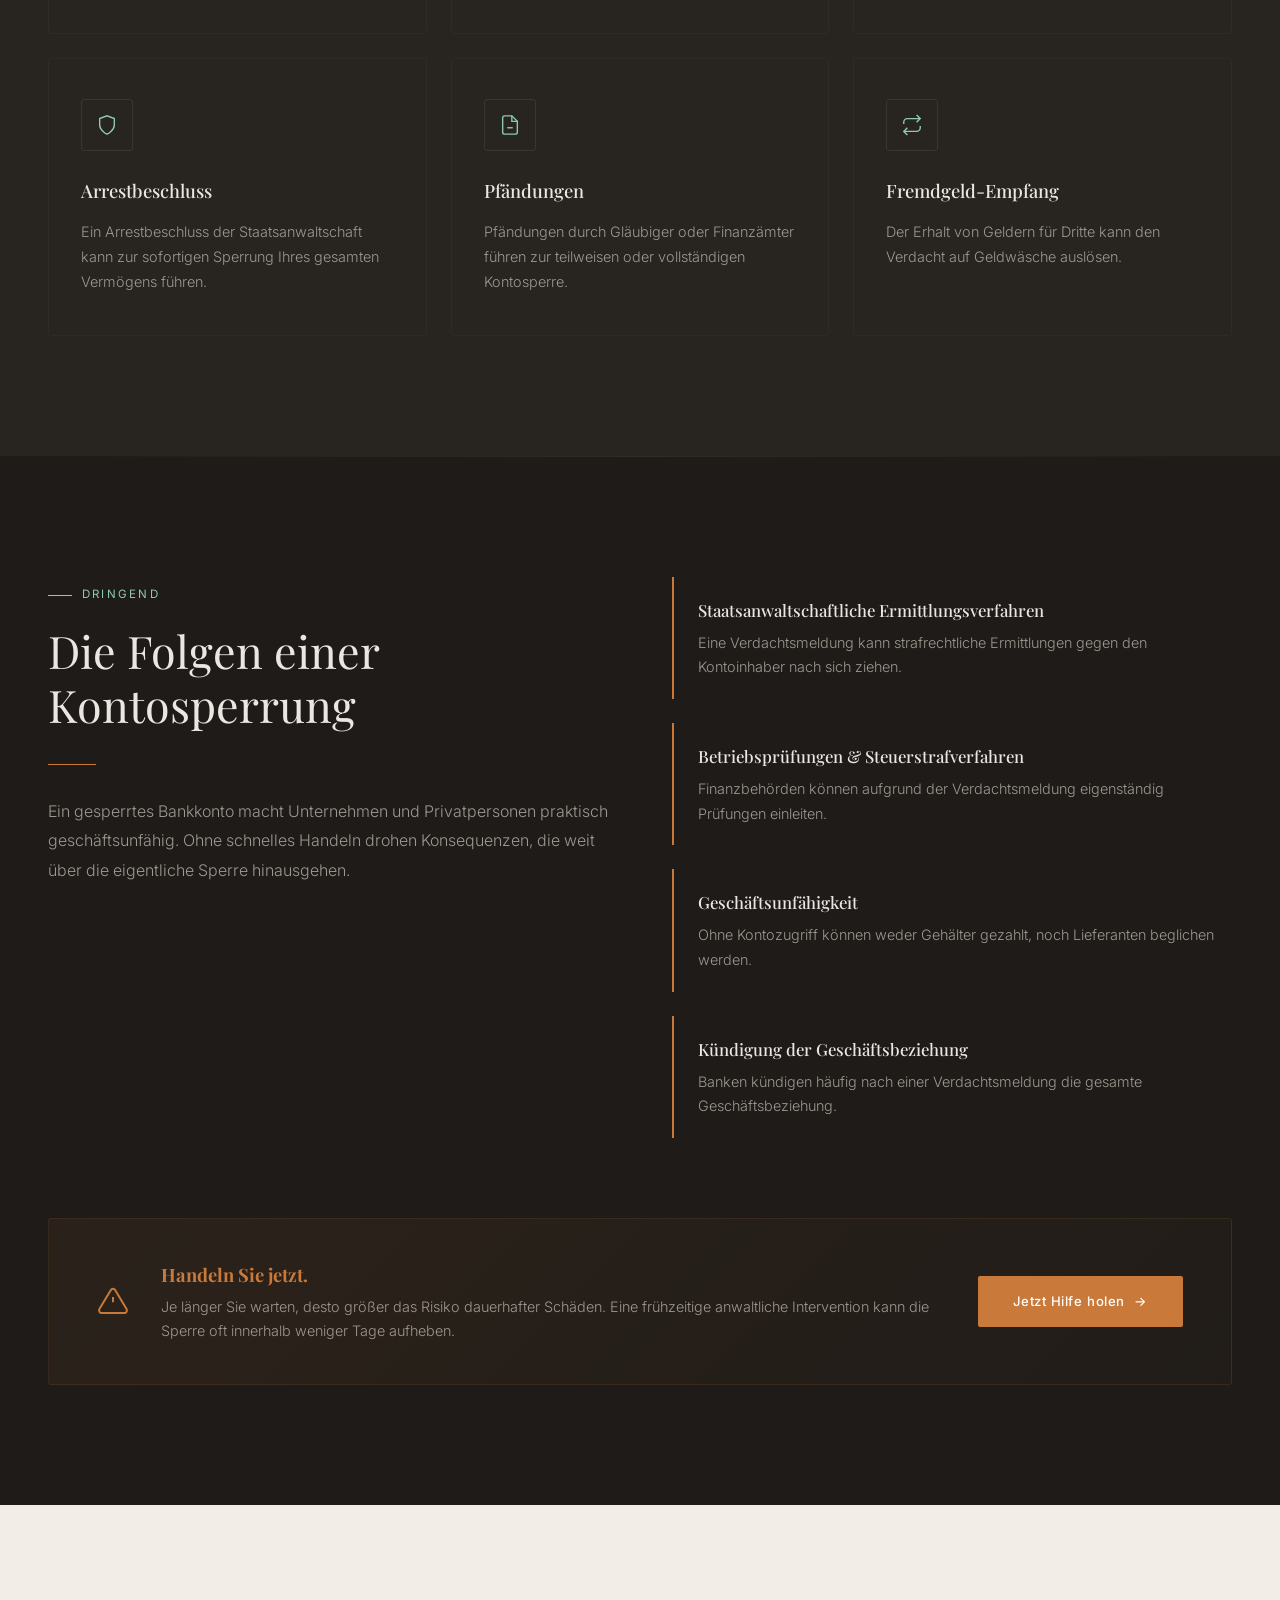
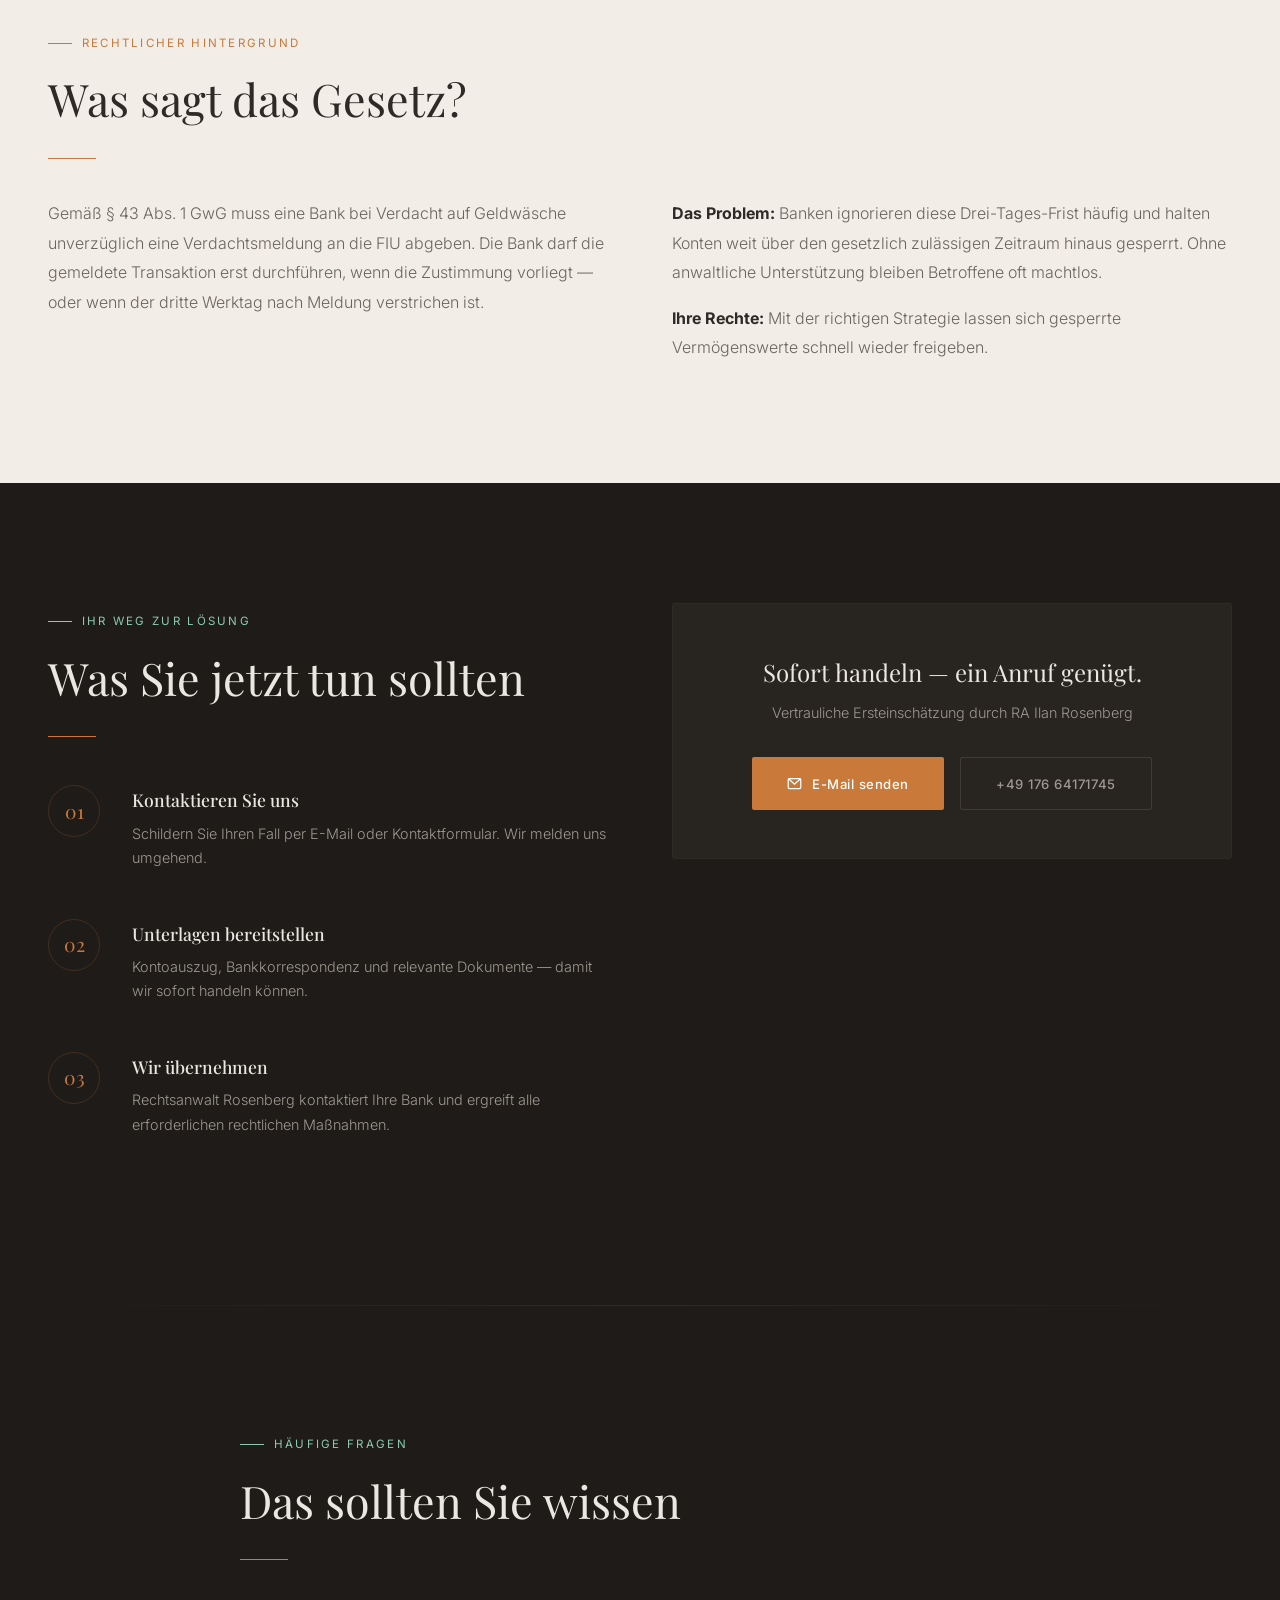
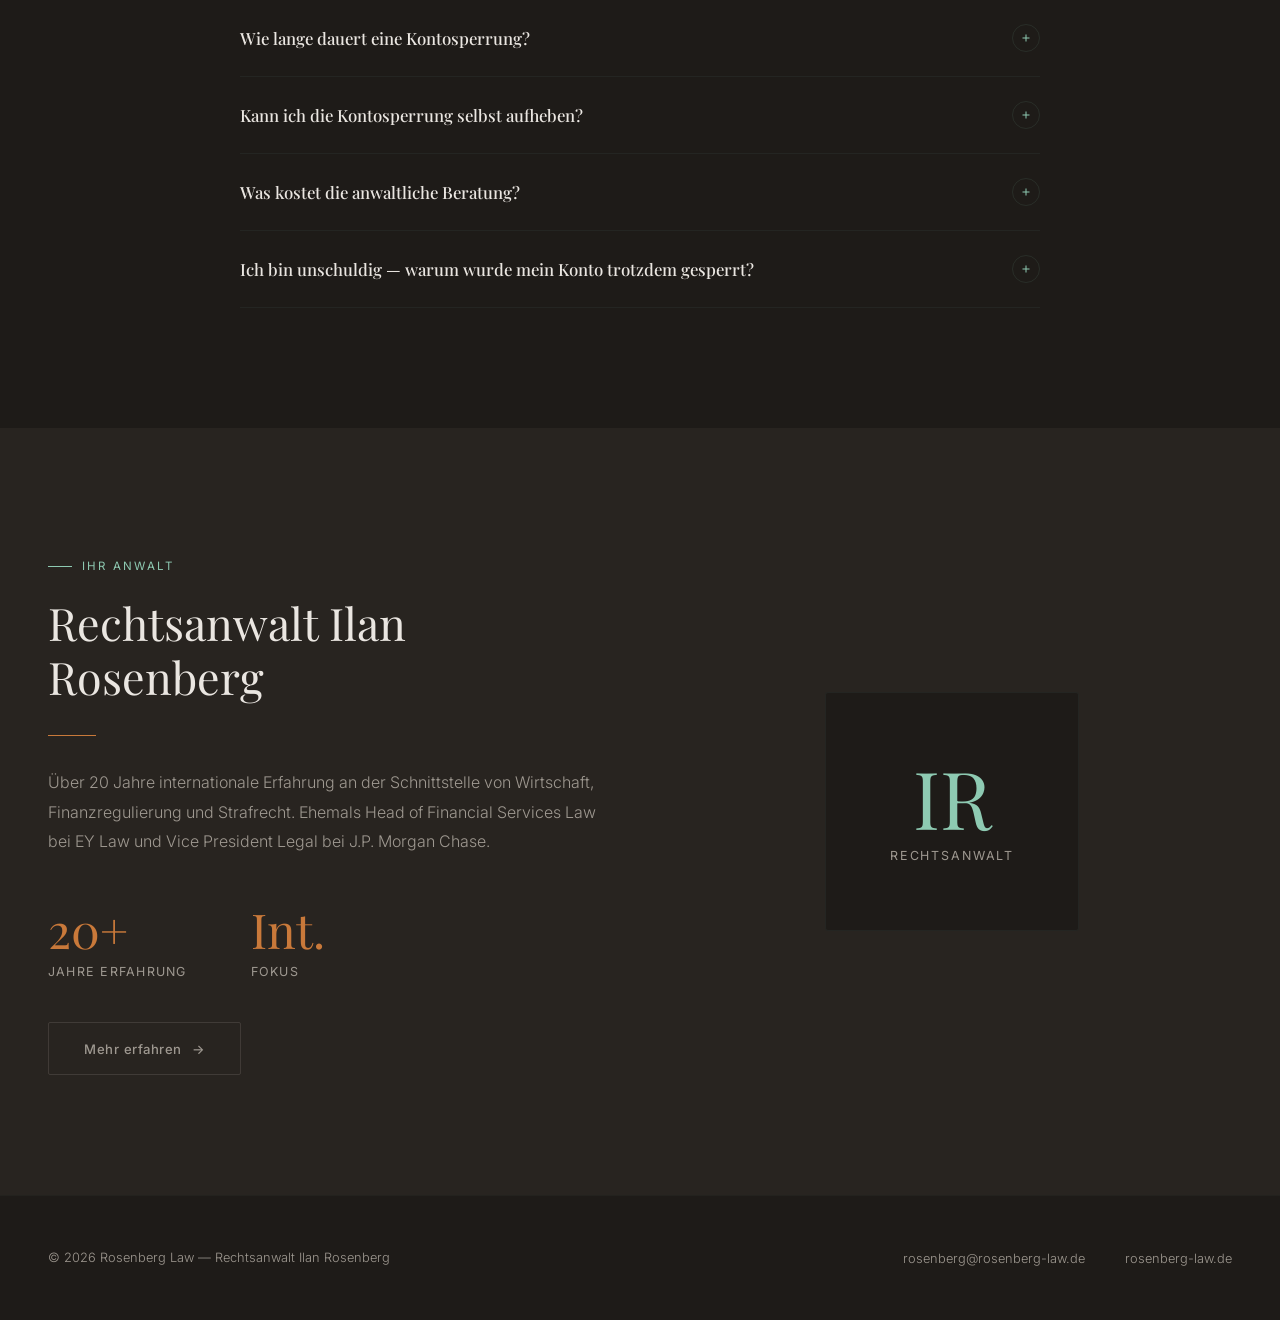
==== commit e3677465: "Add files via upload" ====
--- a/index.html
+++ b/index.html
@@ -9,39 +9,34 @@
 </head>
 <body>
 
-  <!-- NAV -->
-  <nav class="nav">
+  <nav class="nav" id="nav">
     <div class="nav-inner">
-      <a href="index.html" class="nav-logo">ROSENBERG <span>LAW</span></a>
+      <a href="index.html" class="nav-logo">Rosenberg <span>Law</span></a>
       <ul class="nav-links" id="navLinks">
         <li><a href="leistungen.html">Leistungen</a></li>
         <li><a href="ueber-uns.html">Über uns</a></li>
         <li><a href="kontakt.html">Kontakt</a></li>
       </ul>
-      <button class="nav-toggle" id="navToggle" aria-label="Menü">
-        <span></span><span></span><span></span>
-      </button>
+      <button class="nav-toggle" id="navToggle" aria-label="Menü"><span></span><span></span><span></span></button>
     </div>
   </nav>
 
   <!-- HERO -->
   <section class="hero">
     <div class="hero-inner">
-      <div class="hero-label">⚠ Sofortige Rechtsberatung</div>
-      <h1>Ihre Bank hat Ihr Konto <em>gesperrt?</em></h1>
-      <p class="hero-sub">
-        Eine Kontosperrung wegen Geldwäscheverdacht bedroht Ihre Liquidität und Geschäftsfähigkeit.
-        Jetzt ist schnelles und präzises Handeln gefragt — bevor weitreichende finanzielle und
-        rechtliche Konsequenzen eintreten.
-      </p>
-      <div class="btn-group">
-        <a href="mailto:rosenberg@rosenberg-law.de?subject=Kontosperrung%20–%20Soforthilfe" class="btn btn-primary">✉ Jetzt E-Mail senden</a>
-        <a href="kontakt.html" class="btn btn-outline">Kontakt aufnehmen →</a>
-      </div>
-
-      <div style="margin-top: 3rem;">
+      <div class="hero-eyebrow reveal"><span class="line"></span> Sofortige Rechtsberatung</div>
+      <h1 class="reveal reveal-delay-1">Ihre Bank hat Ihr Konto <em>gesperrt?</em></h1>
+      <p class="hero-sub reveal reveal-delay-2">Eine Kontosperrung wegen Geldwäscheverdacht bedroht Ihre Liquidität und Geschäftsfähigkeit. Jetzt ist schnelles und präzises Handeln gefragt — bevor weitreichende Konsequenzen eintreten.</p>
+      <div class="btn-group reveal reveal-delay-3">
+        <a href="mailto:rosenberg@rosenberg-law.de?subject=Kontosperrung%20–%20Soforthilfe" class="btn btn-primary">
+          <svg width="16" height="16" viewBox="0 0 24 24" fill="none" stroke="currentColor" stroke-width="2"><rect x="2" y="4" width="20" height="16" rx="2"/><path d="M22 4L12 13 2 4"/></svg>
+          Jetzt E-Mail senden
+        </a>
+        <a href="kontakt.html" class="btn btn-outline">Kontakt aufnehmen <span class="arrow">→</span></a>
+      </div>
+      <div class="reveal reveal-delay-4" style="margin-top: 3rem;">
         <a href="mailto:rosenberg@rosenberg-law.de" class="email-cta">
-          <span class="icon">✉</span>
+          <svg width="20" height="20" viewBox="0 0 24 24" fill="none" stroke="currentColor" stroke-width="1.5"><rect x="2" y="4" width="20" height="16" rx="2"/><path d="M22 4L12 13 2 4"/></svg>
           <span>
             <span class="label">Direktkontakt</span>
             <span class="address">rosenberg@rosenberg-law.de</span>
@@ -51,93 +46,115 @@
     </div>
   </section>
 
-  <!-- WHAT HAPPENED -->
-  <section class="section section-darker">
-    <div class="container">
-      <span class="section-label">Was ist passiert?</span>
-      <h2 class="section-title">Warum wurde Ihr Konto gesperrt?</h2>
-      <p class="section-text" style="margin-bottom: 3rem;">
-        Banken haben das Recht, bei Verdacht auf Geldwäsche Konten ohne Vorwarnung zu sperren.
-        Nach einer Sperre erhalten Kunden in der Regel keine weiteren Informationen —
-        das Geldwäschegesetz (GwG) verbietet es. Typische Auslöser:
-      </p>
-
+  <!-- MARQUEE -->
+  <div class="marquee-wrap">
+    <div class="marquee">
+      <span>Kontosperrung</span><span class="dot">·</span>
+      <span>Geldwäscheverdacht</span><span class="dot">·</span>
+      <span>Bankrecht</span><span class="dot">·</span>
+      <span>Strafverteidigung</span><span class="dot">·</span>
+      <span>Compliance</span><span class="dot">·</span>
+      <span>Internationale Prozessführung</span><span class="dot">·</span>
+      <span>Kontosperrung</span><span class="dot">·</span>
+      <span>Geldwäscheverdacht</span><span class="dot">·</span>
+      <span>Bankrecht</span><span class="dot">·</span>
+      <span>Strafverteidigung</span><span class="dot">·</span>
+      <span>Compliance</span><span class="dot">·</span>
+      <span>Internationale Prozessführung</span><span class="dot">·</span>
+    </div>
+  </div>
+
+  <!-- WHY BLOCKED -->
+  <section class="section section-surface">
+    <div class="container">
+      <div class="section-eyebrow reveal"><span class="line"></span> Was ist passiert?</div>
+      <h2 class="section-title reveal">Warum wurde Ihr Konto gesperrt?</h2>
+      <p class="section-text reveal" style="margin-bottom: 3.5rem;">Banken sperren bei Verdacht auf Geldwäsche Konten ohne Vorwarnung. Das Geldwäschegesetz verbietet es ihnen, den Grund mitzuteilen. Typische Auslöser:</p>
       <div class="grid-3">
-        <div class="card">
-          <div class="card-icon">💰</div>
-          <h3>Bargeldein- und -auszahlungen</h3>
+        <div class="card reveal">
+          <div class="icon-wrap">
+            <svg viewBox="0 0 24 24" fill="none" stroke="currentColor" stroke-width="1.5"><rect x="2" y="4" width="20" height="16" rx="2"/><line x1="2" y1="10" x2="22" y2="10"/><line x1="6" y1="14" x2="10" y2="14"/></svg>
+          </div>
+          <h3>Bargeldtransaktionen</h3>
           <p>Größere Bargeldbewegungen lösen automatisch Verdachtsmeldungen aus — auch bei völlig legaler Herkunft.</p>
         </div>
-        <div class="card">
-          <div class="card-icon">🌍</div>
+        <div class="card reveal reveal-delay-1">
+          <div class="icon-wrap">
+            <svg viewBox="0 0 24 24" fill="none" stroke="currentColor" stroke-width="1.5"><circle cx="12" cy="12" r="10"/><line x1="2" y1="12" x2="22" y2="12"/><path d="M12 2a15.3 15.3 0 0 1 4 10 15.3 15.3 0 0 1-4 10 15.3 15.3 0 0 1-4-10 15.3 15.3 0 0 1 4-10z"/></svg>
+          </div>
           <h3>Auslandszahlungsverkehr</h3>
           <p>Zahlungseingänge aus dem Ausland oder Überweisungen in bestimmte Länder werden als verdächtig eingestuft.</p>
         </div>
-        <div class="card">
-          <div class="card-icon">₿</div>
+        <div class="card reveal reveal-delay-2">
+          <div class="icon-wrap">
+            <svg viewBox="0 0 24 24" fill="none" stroke="currentColor" stroke-width="1.5"><path d="M12 2L2 7l10 5 10-5-10-5z"/><path d="M2 17l10 5 10-5"/><path d="M2 12l10 5 10-5"/></svg>
+          </div>
           <h3>Krypto-Transaktionen</h3>
           <p>Umbuchungen von Krypto-Wallets auf Bankkonten sind ein häufiger Anlass für Kontosperrungen.</p>
         </div>
-        <div class="card">
-          <div class="card-icon">⚖️</div>
+        <div class="card reveal">
+          <div class="icon-wrap">
+            <svg viewBox="0 0 24 24" fill="none" stroke="currentColor" stroke-width="1.5"><path d="M12 22s8-4 8-10V5l-8-3-8 3v7c0 6 8 10 8 10z"/></svg>
+          </div>
           <h3>Arrestbeschluss</h3>
           <p>Ein Arrestbeschluss der Staatsanwaltschaft kann zur sofortigen Sperrung Ihres gesamten Vermögens führen.</p>
         </div>
-        <div class="card">
-          <div class="card-icon">📋</div>
+        <div class="card reveal reveal-delay-1">
+          <div class="icon-wrap">
+            <svg viewBox="0 0 24 24" fill="none" stroke="currentColor" stroke-width="1.5"><path d="M14 2H6a2 2 0 0 0-2 2v16a2 2 0 0 0 2 2h12a2 2 0 0 0 2-2V8z"/><polyline points="14 2 14 8 20 8"/><line x1="9" y1="15" x2="15" y2="15"/></svg>
+          </div>
           <h3>Pfändungen</h3>
           <p>Pfändungen durch Gläubiger oder Finanzämter führen zur teilweisen oder vollständigen Kontosperre.</p>
         </div>
-        <div class="card">
-          <div class="card-icon">🔄</div>
+        <div class="card reveal reveal-delay-2">
+          <div class="icon-wrap">
+            <svg viewBox="0 0 24 24" fill="none" stroke="currentColor" stroke-width="1.5"><polyline points="17 1 21 5 17 9"/><path d="M3 11V9a4 4 0 0 1 4-4h14"/><polyline points="7 23 3 19 7 15"/><path d="M21 13v2a4 4 0 0 1-4 4H3"/></svg>
+          </div>
           <h3>Fremdgeld-Empfang</h3>
-          <p>Der Erhalt von Geldern, die für Dritte bestimmt sind, kann den Verdacht auf Geldwäsche auslösen.</p>
-        </div>
-      </div>
-    </div>
-  </section>
+          <p>Der Erhalt von Geldern für Dritte kann den Verdacht auf Geldwäsche auslösen.</p>
+        </div>
+      </div>
+    </div>
+  </section>
+
+  <hr class="section-sep">
 
   <!-- CONSEQUENCES -->
   <section class="section section-dark">
     <div class="container">
       <div class="grid-2">
         <div>
-          <span class="section-label">Dringend</span>
-          <h2 class="section-title">Die Folgen einer Kontosperrung</h2>
-          <div class="divider"></div>
-          <p class="section-text">
-            Ein gesperrtes Bankkonto macht Unternehmen und Privatpersonen praktisch geschäftsunfähig.
-            Ohne schnelles Handeln drohen weitreichende Konsequenzen, die weit über die eigentliche
-            Sperre hinausgehen.
-          </p>
-        </div>
-        <div>
-          <div class="info-block">
+          <div class="section-eyebrow reveal"><span class="line"></span> Dringend</div>
+          <h2 class="section-title reveal">Die Folgen einer Kontosperrung</h2>
+          <div class="divider reveal"></div>
+          <p class="section-text reveal">Ein gesperrtes Bankkonto macht Unternehmen und Privatpersonen praktisch geschäftsunfähig. Ohne schnelles Handeln drohen Konsequenzen, die weit über die eigentliche Sperre hinausgehen.</p>
+        </div>
+        <div>
+          <div class="info-block reveal">
             <h3>Staatsanwaltschaftliche Ermittlungsverfahren</h3>
             <p>Eine Verdachtsmeldung kann strafrechtliche Ermittlungen gegen den Kontoinhaber nach sich ziehen.</p>
           </div>
-          <div class="info-block">
+          <div class="info-block reveal reveal-delay-1">
             <h3>Betriebsprüfungen &amp; Steuerstrafverfahren</h3>
             <p>Finanzbehörden können aufgrund der Verdachtsmeldung eigenständig Prüfungen einleiten.</p>
           </div>
-          <div class="info-block">
+          <div class="info-block reveal reveal-delay-2">
             <h3>Geschäftsunfähigkeit</h3>
-            <p>Ohne Kontozugriff können weder Gehälter gezahlt, noch Lieferanten beglichen oder Kredite bedient werden.</p>
-          </div>
-          <div class="info-block">
+            <p>Ohne Kontozugriff können weder Gehälter gezahlt, noch Lieferanten beglichen werden.</p>
+          </div>
+          <div class="info-block reveal reveal-delay-3">
             <h3>Kündigung der Geschäftsbeziehung</h3>
             <p>Banken kündigen häufig nach einer Verdachtsmeldung die gesamte Geschäftsbeziehung.</p>
           </div>
         </div>
       </div>
-
-      <div class="urgency-banner" style="margin-top: 3rem;">
-        <span class="icon">🚨</span>
-        <div>
-          <h3>Handeln Sie jetzt!</h3>
+      <div class="urgency-banner reveal" style="margin-top: 3.5rem;">
+        <svg width="32" height="32" viewBox="0 0 24 24" fill="none" stroke="currentColor" stroke-width="1.5"><path d="M10.29 3.86L1.82 18a2 2 0 0 0 1.71 3h16.94a2 2 0 0 0 1.71-3L13.71 3.86a2 2 0 0 0-3.42 0z"/><line x1="12" y1="9" x2="12" y2="13"/><line x1="12" y1="17" x2="12.01" y2="17"/></svg>
+        <div style="flex: 1;">
+          <h3>Handeln Sie jetzt.</h3>
           <p>Je länger Sie warten, desto größer das Risiko dauerhafter Schäden. Eine frühzeitige anwaltliche Intervention kann die Sperre oft innerhalb weniger Tage aufheben.</p>
         </div>
-        <a href="mailto:rosenberg@rosenberg-law.de?subject=Kontosperrung%20–%20Soforthilfe" class="btn btn-primary" style="white-space: nowrap;">✉ Jetzt Hilfe holen</a>
+        <a href="mailto:rosenberg@rosenberg-law.de?subject=Kontosperrung%20–%20Soforthilfe" class="btn btn-primary" style="white-space: nowrap;">Jetzt Hilfe holen <span class="arrow">→</span></a>
       </div>
     </div>
   </section>
@@ -145,107 +162,138 @@
   <!-- LEGAL BACKGROUND -->
   <section class="section section-cream">
     <div class="container">
-      <span class="section-label">Rechtlicher Hintergrund</span>
-      <h2 class="section-title">Was sagt das Gesetz?</h2>
-      <div class="divider" style="background: var(--orange);"></div>
-      <div class="grid-2" style="margin-top: 2rem;">
-        <div>
-          <p class="section-text">
-            Gemäß § 43 Abs. 1 GwG muss eine Bank bei Verdacht auf Geldwäsche unverzüglich
-            eine Verdachtsmeldung an die Zentralstelle für Finanztransaktionsuntersuchungen
-            (Financial Intelligence Unit — FIU) abgeben.
-          </p>
-          <p class="section-text" style="margin-top: 1rem;">
-            Die Bank darf eine als verdächtig gemeldete Transaktion erst durchführen, wenn
-            die Zustimmung der FIU oder der Staatsanwaltschaft vorliegt — oder wenn der
-            dritte Werktag nach Meldung verstrichen ist, ohne dass eine Untersagung erfolgte.
-          </p>
-        </div>
-        <div>
-          <p class="section-text">
-            <strong style="color: var(--dark);">Das Problem in der Praxis:</strong> Banken ignorieren diese
-            Drei-Tages-Frist häufig und halten Konten weit über den gesetzlich zulässigen
-            Zeitraum hinaus gesperrt. Ohne anwaltliche Unterstützung bleiben betroffene
-            Kunden oft machtlos.
-          </p>
-          <p class="section-text" style="margin-top: 1rem;">
-            <strong style="color: var(--dark);">Ihre Rechte:</strong> Als Kontoinhaber haben Sie das Recht,
-            gegen eine unrechtmäßige Kontosperrung vorzugehen. Mit der richtigen rechtlichen
-            Strategie lassen sich gesperrte Vermögenswerte oft schnell wieder freigeben.
-          </p>
-        </div>
-      </div>
-    </div>
-  </section>
-
-  <!-- WHAT TO DO - STEPS -->
+      <div class="section-eyebrow reveal"><span class="line"></span> Rechtlicher Hintergrund</div>
+      <h2 class="section-title reveal">Was sagt das Gesetz?</h2>
+      <div class="divider reveal"></div>
+      <div class="grid-2 reveal" style="margin-top: 2.5rem;">
+        <div>
+          <p class="section-text">Gemäß § 43 Abs. 1 GwG muss eine Bank bei Verdacht auf Geldwäsche unverzüglich eine Verdachtsmeldung an die FIU abgeben. Die Bank darf die gemeldete Transaktion erst durchführen, wenn die Zustimmung vorliegt — oder wenn der dritte Werktag nach Meldung verstrichen ist.</p>
+        </div>
+        <div>
+          <p class="section-text"><strong style="color: var(--text-dark);">Das Problem:</strong> Banken ignorieren diese Drei-Tages-Frist häufig und halten Konten weit über den gesetzlich zulässigen Zeitraum hinaus gesperrt. Ohne anwaltliche Unterstützung bleiben Betroffene oft machtlos.</p>
+          <p class="section-text" style="margin-top: 1rem;"><strong style="color: var(--text-dark);">Ihre Rechte:</strong> Mit der richtigen Strategie lassen sich gesperrte Vermögenswerte schnell wieder freigeben.</p>
+        </div>
+      </div>
+    </div>
+  </section>
+
+  <!-- STEPS -->
   <section class="section section-dark">
     <div class="container">
-      <span class="section-label">Ihr Weg zur Lösung</span>
-      <h2 class="section-title">Was Sie jetzt tun sollten</h2>
-      <div class="divider"></div>
-
-      <div class="steps" style="margin-top: 3rem; max-width: 700px;">
-        <div class="step">
-          <div class="step-number">01</div>
-          <div class="step-content">
-            <h3>Kontaktieren Sie uns</h3>
-            <p>Schildern Sie uns Ihren Fall per E-Mail oder über das Kontaktformular. Wir melden uns umgehend bei Ihnen.</p>
-          </div>
-        </div>
-        <div class="step">
-          <div class="step-number">02</div>
-          <div class="step-content">
-            <h3>Unterlagen bereitstellen</h3>
-            <p>Aktuellster Kontoauszug, Korrespondenz mit der Bank und alle relevanten Dokumente — damit wir sofort handeln können.</p>
-          </div>
-        </div>
-        <div class="step">
-          <div class="step-number">03</div>
-          <div class="step-content">
-            <h3>Wir übernehmen</h3>
-            <p>Rechtsanwalt Rosenberg setzt sich umgehend mit Ihrer Bank in Verbindung und ergreift alle erforderlichen rechtlichen Maßnahmen zur Kontofreigabe.</p>
-          </div>
-        </div>
-      </div>
-
-      <!-- EMAIL CTA repeated -->
-      <div style="margin-top: 3rem; padding: 2.5rem; background: var(--dark-lighter); border-radius: 4px; text-align: center;">
-        <p style="font-family: var(--serif); font-size: 1.4rem; margin-bottom: 0.5rem;">Sofort handeln — ein Anruf genügt.</p>
-        <p style="color: var(--text-muted); margin-bottom: 1.5rem;">Vertrauliche Ersteinschätzung durch Rechtsanwalt Ilan Rosenberg</p>
-        <div class="btn-group" style="justify-content: center;">
-          <a href="mailto:rosenberg@rosenberg-law.de?subject=Kontosperrung%20–%20Anfrage" class="btn btn-primary">✉ rosenberg@rosenberg-law.de</a>
-          <a href="tel:+4917664171745" class="btn btn-outline">📞 +49 176 64171745</a>
+      <div class="grid-2">
+        <div>
+          <div class="section-eyebrow reveal"><span class="line"></span> Ihr Weg zur Lösung</div>
+          <h2 class="section-title reveal">Was Sie jetzt tun sollten</h2>
+          <div class="divider reveal"></div>
+          <div style="margin-top: 3rem;">
+            <div class="step reveal">
+              <div class="step-number">01</div>
+              <div class="step-content">
+                <h3>Kontaktieren Sie uns</h3>
+                <p>Schildern Sie Ihren Fall per E-Mail oder Kontaktformular. Wir melden uns umgehend.</p>
+              </div>
+            </div>
+            <div class="step reveal reveal-delay-1">
+              <div class="step-number">02</div>
+              <div class="step-content">
+                <h3>Unterlagen bereitstellen</h3>
+                <p>Kontoauszug, Bankkorrespondenz und relevante Dokumente — damit wir sofort handeln können.</p>
+              </div>
+            </div>
+            <div class="step reveal reveal-delay-2">
+              <div class="step-number">03</div>
+              <div class="step-content">
+                <h3>Wir übernehmen</h3>
+                <p>Rechtsanwalt Rosenberg kontaktiert Ihre Bank und ergreift alle erforderlichen rechtlichen Maßnahmen.</p>
+              </div>
+            </div>
+          </div>
+        </div>
+        <div class="reveal" style="display: flex; align-items: center;">
+          <div style="width: 100%; padding: 3rem; background: var(--dark-surface); border: 1px solid rgba(142,202,178,0.04); border-radius: 3px; text-align: center;">
+            <p style="font-family: var(--serif); font-size: 1.5rem; margin-bottom: 0.5rem; font-weight: 400;">Sofort handeln — ein Anruf genügt.</p>
+            <p style="color: var(--text-secondary); margin-bottom: 2rem; font-size: 0.9rem; font-weight: 300;">Vertrauliche Ersteinschätzung durch RA Ilan Rosenberg</p>
+            <div class="btn-group" style="justify-content: center;">
+              <a href="mailto:rosenberg@rosenberg-law.de?subject=Kontosperrung" class="btn btn-primary">
+                <svg width="15" height="15" viewBox="0 0 24 24" fill="none" stroke="currentColor" stroke-width="2"><rect x="2" y="4" width="20" height="16" rx="2"/><path d="M22 4L12 13 2 4"/></svg>
+                E-Mail senden
+              </a>
+              <a href="tel:+4917664171745" class="btn btn-outline">+49 176 64171745</a>
+            </div>
+          </div>
+        </div>
+      </div>
+    </div>
+  </section>
+
+  <hr class="section-sep">
+
+  <!-- FAQ -->
+  <section class="section section-dark">
+    <div class="container" style="max-width: 800px;">
+      <div class="section-eyebrow reveal"><span class="line"></span> Häufige Fragen</div>
+      <h2 class="section-title reveal">Das sollten Sie wissen</h2>
+      <div class="divider reveal"></div>
+      <div style="margin-top: 2.5rem;">
+        <div class="faq-item reveal">
+          <button class="faq-question" onclick="this.parentElement.classList.toggle('open')">
+            Wie lange dauert eine Kontosperrung?
+            <span class="toggle"><svg viewBox="0 0 24 24" fill="none" stroke="currentColor" stroke-width="2"><line x1="12" y1="5" x2="12" y2="19"/><line x1="5" y1="12" x2="19" y2="12"/></svg></span>
+          </button>
+          <div class="faq-answer"><p>Gesetzlich sind Banken verpflichtet, nach drei Werktagen ohne Untersagung durch die FIU die Transaktion freizugeben. In der Praxis halten sich viele Banken nicht an diese Frist. Mit anwaltlicher Intervention erreichen wir oft innerhalb weniger Tage eine Freigabe.</p></div>
+        </div>
+        <div class="faq-item reveal reveal-delay-1">
+          <button class="faq-question" onclick="this.parentElement.classList.toggle('open')">
+            Kann ich die Kontosperrung selbst aufheben?
+            <span class="toggle"><svg viewBox="0 0 24 24" fill="none" stroke="currentColor" stroke-width="2"><line x1="12" y1="5" x2="12" y2="19"/><line x1="5" y1="12" x2="19" y2="12"/></svg></span>
+          </button>
+          <div class="faq-answer"><p>In der Theorie ja, in der Praxis ist es ohne anwaltliche Unterstützung nahezu unmöglich. Banken sind gesetzlich verpflichtet, Ihnen keine Details zum Verdacht mitzuteilen (Tipping-Off-Verbot). Ein Anwalt kann mit der Bank und der FIU kommunizieren und die richtigen rechtlichen Schritte einleiten.</p></div>
+        </div>
+        <div class="faq-item reveal reveal-delay-2">
+          <button class="faq-question" onclick="this.parentElement.classList.toggle('open')">
+            Was kostet die anwaltliche Beratung?
+            <span class="toggle"><svg viewBox="0 0 24 24" fill="none" stroke="currentColor" stroke-width="2"><line x1="12" y1="5" x2="12" y2="19"/><line x1="5" y1="12" x2="19" y2="12"/></svg></span>
+          </button>
+          <div class="faq-answer"><p>Die Kosten richten sich nach dem Umfang des Falls. Kontaktieren Sie uns für eine unverbindliche Ersteinschätzung — wir besprechen transparent alle Kosten, bevor wir tätig werden.</p></div>
+        </div>
+        <div class="faq-item reveal reveal-delay-3">
+          <button class="faq-question" onclick="this.parentElement.classList.toggle('open')">
+            Ich bin unschuldig — warum wurde mein Konto trotzdem gesperrt?
+            <span class="toggle"><svg viewBox="0 0 24 24" fill="none" stroke="currentColor" stroke-width="2"><line x1="12" y1="5" x2="12" y2="19"/><line x1="5" y1="12" x2="19" y2="12"/></svg></span>
+          </button>
+          <div class="faq-answer"><p>Banken sperren nicht aufgrund bewiesener Schuld, sondern bereits bei einem Verdacht. Bestimmte Transaktionsmuster lösen automatische Warnungen aus. Unschuld schützt nicht vor einer Sperrung — aber sie stärkt Ihre Position bei der Aufhebung erheblich.</p></div>
         </div>
       </div>
     </div>
   </section>
 
   <!-- LAWYER TEASER -->
-  <section class="section section-darker">
-    <div class="container">
-      <div class="grid-2" style="align-items: center;">
-        <div>
-          <span class="section-label">Ihr Anwalt</span>
+  <section class="section section-surface">
+    <div class="container">
+      <div class="grid-2 reveal" style="align-items: center;">
+        <div>
+          <div class="section-eyebrow"><span class="line"></span> Ihr Anwalt</div>
           <h2 class="section-title">Rechtsanwalt Ilan Rosenberg</h2>
           <div class="divider"></div>
-          <p class="section-text">
-            Über 20 Jahre internationale Erfahrung an der Schnittstelle von Wirtschaft,
-            Finanzregulierung und Strafrecht. Ehemals Head of Financial Services Law (Berlin)
-            bei EY Law und Vice President Legal bei J.P. Morgan Chase.
-          </p>
-          <p class="section-text" style="margin-top: 1rem;">
-            Rosenberg Law verbindet regulatorische und forensische Exzellenz mit einem
-            differenzierten Verständnis institutioneller Entscheidungsprozesse.
-          </p>
-          <div style="margin-top: 2rem;">
-            <a href="ueber-uns.html" class="btn btn-outline">Mehr erfahren →</a>
-          </div>
-        </div>
-        <div style="text-align: center;">
-          <div style="display: inline-block; padding: 3rem; border: 1px solid rgba(156,216,195,0.1); border-radius: 4px;">
-            <div style="font-family: var(--serif); font-size: 4rem; color: var(--mint); margin-bottom: 1rem;">20+</div>
-            <div style="color: var(--text-muted); font-size: 0.9rem; letter-spacing: 0.1em; text-transform: uppercase;">Jahre internationale Erfahrung</div>
+          <p class="section-text">Über 20 Jahre internationale Erfahrung an der Schnittstelle von Wirtschaft, Finanzregulierung und Strafrecht. Ehemals Head of Financial Services Law bei EY Law und Vice President Legal bei J.P. Morgan Chase.</p>
+          <div class="stat-row">
+            <div class="stat-item">
+              <div class="stat-number" data-target="20">20+</div>
+              <div class="stat-label">Jahre Erfahrung</div>
+            </div>
+            <div class="stat-item">
+              <div class="stat-number">Int.</div>
+              <div class="stat-label">Fokus</div>
+            </div>
+          </div>
+          <div style="margin-top: 2.5rem;">
+            <a href="ueber-uns.html" class="btn btn-outline">Mehr erfahren <span class="arrow">→</span></a>
+          </div>
+        </div>
+        <div style="display: flex; justify-content: center;">
+          <div style="padding: 4rem; border: 1px solid rgba(142,202,178,0.06); border-radius: 3px; text-align: center; background: var(--dark);">
+            <div style="font-family: var(--serif); font-size: 5rem; color: var(--mint); line-height: 1; margin-bottom: 0.5rem; font-weight: 400;">IR</div>
+            <div style="font-size: 0.78rem; letter-spacing: 0.15em; text-transform: uppercase; color: var(--text-secondary);">Rechtsanwalt</div>
           </div>
         </div>
       </div>
@@ -263,12 +311,37 @@
     </div>
   </footer>
 
+  <!-- FLOATING CTA -->
+  <div class="floating-cta" id="floatingCta">
+    <a href="mailto:rosenberg@rosenberg-law.de?subject=Kontosperrung%20–%20Soforthilfe">
+      <svg width="16" height="16" viewBox="0 0 24 24" fill="none" stroke="currentColor" stroke-width="2"><rect x="2" y="4" width="20" height="16" rx="2"/><path d="M22 4L12 13 2 4"/></svg>
+      Soforthilfe
+    </a>
+  </div>
+
   <script>
-    // Mobile nav toggle
-    const toggle = document.getElementById('navToggle');
-    const links = document.getElementById('navLinks');
-    toggle.addEventListener('click', () => links.classList.toggle('open'));
+    // Nav scroll effect
+    const nav = document.getElementById('nav');
+    window.addEventListener('scroll', () => {
+      nav.classList.toggle('scrolled', window.scrollY > 60);
+      document.getElementById('floatingCta').classList.toggle('visible', window.scrollY > 600);
+    });
+
+    // Mobile toggle
+    document.getElementById('navToggle').addEventListener('click', () => {
+      document.getElementById('navLinks').classList.toggle('open');
+    });
+
+    // Scroll reveal
+    const observer = new IntersectionObserver((entries) => {
+      entries.forEach(entry => {
+        if (entry.isIntersecting) {
+          entry.target.classList.add('visible');
+        }
+      });
+    }, { threshold: 0.1, rootMargin: '0px 0px -40px 0px' });
+
+    document.querySelectorAll('.reveal').forEach(el => observer.observe(el));
   </script>
-
 </body>
 </html>
--- a/styles.css
+++ b/styles.css
@@ -1,646 +1,494 @@
 /* ========================================
-   ROSENBERG LAW — Kontosperrung Website
-   Color Palette:
-   - Dark bg:     #2E2A26 (charcoal brown)
-   - Accent mint: #9CD8C3
-   - Accent orange: #D4843C
-   - Light bg:    #F0EBE3 (warm cream)
-   - Text light:  #E8E4DF
-   - Text muted:  #A8A29E
+   ROSENBERG LAW — Kontosperrung
+   Elevated Design System v2
    ======================================== */
 
-@import url('https://fonts.googleapis.com/css2?family=Playfair+Display:ital,wght@0,400;0,500;0,600;0,700;1,400;1,500&family=Inter:wght@300;400;500;600&display=swap');
-
-*, *::before, *::after {
-  margin: 0;
-  padding: 0;
-  box-sizing: border-box;
-}
+@import url('https://fonts.googleapis.com/css2?family=Playfair+Display:ital,wght@0,400;0,500;0,600;0,700;1,400&family=Inter:wght@300;400;500;600&display=swap');
+
+*, *::before, *::after { margin: 0; padding: 0; box-sizing: border-box; }
 
 :root {
-  --dark: #2E2A26;
-  --dark-lighter: #3A3632;
-  --mint: #9CD8C3;
-  --mint-dim: rgba(156, 216, 195, 0.15);
-  --orange: #D4843C;
-  --orange-dim: rgba(212, 132, 60, 0.15);
-  --cream: #F0EBE3;
-  --text-light: #E8E4DF;
-  --text-muted: #A8A29E;
+  --dark: #1E1B18;
+  --dark-surface: #282420;
+  --dark-elevated: #322E29;
+  --mint: #8ECAB2;
+  --mint-glow: rgba(142, 202, 178, 0.08);
+  --orange: #C9793A;
+  --orange-soft: rgba(201, 121, 58, 0.1);
+  --cream: #F2EDE6;
+  --cream-dark: #E8E1D8;
+  --text-primary: #EAE6E1;
+  --text-secondary: #9E9890;
+  --text-dark: #2E2A26;
+  --text-dark-muted: #6B6560;
   --serif: 'Playfair Display', Georgia, serif;
   --sans: 'Inter', -apple-system, sans-serif;
-}
-
-html {
-  scroll-behavior: smooth;
-  font-size: 16px;
-}
+  --ease: cubic-bezier(0.25, 0.46, 0.45, 0.94);
+  --ease-out: cubic-bezier(0.16, 1, 0.3, 1);
+}
+
+html { scroll-behavior: smooth; font-size: 16px; }
 
 body {
   background: var(--dark);
-  color: var(--text-light);
+  color: var(--text-primary);
   font-family: var(--sans);
   line-height: 1.7;
   -webkit-font-smoothing: antialiased;
-}
-
-a {
-  color: var(--mint);
-  text-decoration: none;
-  transition: color 0.2s;
-}
-
-a:hover {
-  color: var(--orange);
-}
-
-img {
-  max-width: 100%;
-  height: auto;
-}
+  overflow-x: hidden;
+}
+
+a { color: var(--mint); text-decoration: none; transition: color 0.3s var(--ease); }
+a:hover { color: var(--orange); }
+img { max-width: 100%; height: auto; }
+
+/* ---- SCROLL REVEAL ---- */
+.reveal {
+  opacity: 0;
+  transform: translateY(40px);
+  transition: opacity 0.8s var(--ease-out), transform 0.8s var(--ease-out);
+}
+.reveal.visible {
+  opacity: 1;
+  transform: translateY(0);
+}
+.reveal-delay-1 { transition-delay: 0.1s; }
+.reveal-delay-2 { transition-delay: 0.2s; }
+.reveal-delay-3 { transition-delay: 0.3s; }
+.reveal-delay-4 { transition-delay: 0.4s; }
+.reveal-delay-5 { transition-delay: 0.5s; }
 
 /* ---- NAV ---- */
 .nav {
   position: fixed;
-  top: 0;
-  left: 0;
-  right: 0;
+  top: 0; left: 0; right: 0;
   z-index: 1000;
-  background: rgba(46, 42, 38, 0.95);
-  backdrop-filter: blur(12px);
-  border-bottom: 1px solid rgba(156, 216, 195, 0.08);
-  padding: 0 2rem;
-}
-
+  padding: 0 3rem;
+  transition: all 0.4s var(--ease);
+}
+.nav::before {
+  content: '';
+  position: absolute;
+  inset: 0;
+  background: rgba(30, 27, 24, 0);
+  backdrop-filter: blur(0px);
+  border-bottom: 1px solid transparent;
+  transition: all 0.4s var(--ease);
+}
+.nav.scrolled::before {
+  background: rgba(30, 27, 24, 0.92);
+  backdrop-filter: blur(20px);
+  border-bottom-color: rgba(142, 202, 178, 0.06);
+}
 .nav-inner {
   max-width: 1200px;
   margin: 0 auto;
   display: flex;
   justify-content: space-between;
   align-items: center;
-  height: 72px;
-}
-
+  height: 80px;
+  position: relative;
+  z-index: 1;
+}
 .nav-logo {
   font-family: var(--serif);
-  font-size: 1.35rem;
+  font-size: 1.25rem;
   font-weight: 600;
-  color: var(--text-light);
-  letter-spacing: 0.02em;
-}
-
-.nav-logo span {
-  color: var(--mint);
-}
-
-.nav-links {
-  display: flex;
-  gap: 2.5rem;
-  list-style: none;
-}
-
+  color: var(--text-primary);
+  letter-spacing: 0.08em;
+  text-transform: uppercase;
+}
+.nav-logo span { color: var(--mint); font-weight: 400; }
+.nav-links { display: flex; gap: 3rem; list-style: none; }
 .nav-links a {
-  font-size: 0.9rem;
+  font-size: 0.82rem;
   font-weight: 400;
-  color: var(--text-muted);
-  letter-spacing: 0.04em;
-  text-transform: none;
+  color: var(--text-secondary);
+  letter-spacing: 0.08em;
+  text-transform: uppercase;
   position: relative;
-  padding-bottom: 2px;
-}
-
-.nav-links a:hover,
-.nav-links a.active {
-  color: var(--mint);
-}
-
+  padding: 0.25rem 0;
+}
 .nav-links a::after {
   content: '';
   position: absolute;
-  bottom: -2px;
-  left: 0;
-  width: 0;
-  height: 1px;
-  background: var(--mint);
-  transition: width 0.3s;
-}
-
-.nav-links a:hover::after,
-.nav-links a.active::after {
-  width: 100%;
-}
-
-/* Mobile nav toggle */
-.nav-toggle {
-  display: none;
-  background: none;
-  border: none;
-  cursor: pointer;
-  padding: 0.5rem;
-}
-
-.nav-toggle span {
-  display: block;
-  width: 24px;
-  height: 2px;
-  background: var(--text-light);
-  margin: 5px 0;
-  transition: 0.3s;
-}
+  bottom: 0; left: 0;
+  width: 0; height: 1px;
+  background: var(--orange);
+  transition: width 0.4s var(--ease-out);
+}
+.nav-links a:hover, .nav-links a.active { color: var(--text-primary); }
+.nav-links a:hover::after, .nav-links a.active::after { width: 100%; }
+.nav-toggle { display: none; background: none; border: none; cursor: pointer; padding: 0.5rem; }
+.nav-toggle span { display: block; width: 22px; height: 1.5px; background: var(--text-primary); margin: 5px 0; transition: 0.3s; }
 
 /* ---- HERO ---- */
 .hero {
   min-height: 100vh;
   display: flex;
   align-items: center;
-  padding: 120px 2rem 80px;
+  padding: 120px 3rem 100px;
   position: relative;
   overflow: hidden;
 }
-
 .hero::before {
   content: '';
   position: absolute;
-  top: -40%;
-  right: -20%;
-  width: 600px;
-  height: 600px;
-  background: radial-gradient(circle, rgba(212, 132, 60, 0.06) 0%, transparent 70%);
+  top: 0; right: 0;
+  width: 50%; height: 100%;
+  background: linear-gradient(200deg, rgba(201, 121, 58, 0.04) 0%, transparent 60%);
   pointer-events: none;
 }
-
-.hero-inner {
-  max-width: 1200px;
-  margin: 0 auto;
-  width: 100%;
-}
-
-.hero-label {
-  display: inline-block;
-  font-size: 0.75rem;
-  letter-spacing: 0.15em;
+.hero::after {
+  content: '';
+  position: absolute;
+  bottom: -1px; left: 0; right: 0;
+  height: 200px;
+  background: linear-gradient(to bottom, transparent, var(--dark));
+  pointer-events: none;
+}
+.hero-inner { max-width: 1200px; margin: 0 auto; width: 100%; position: relative; z-index: 1; }
+.hero-eyebrow {
+  display: inline-flex;
+  align-items: center;
+  gap: 0.6rem;
+  font-size: 0.72rem;
+  letter-spacing: 0.2em;
   text-transform: uppercase;
   color: var(--orange);
-  border: 1px solid rgba(212, 132, 60, 0.3);
-  padding: 0.35rem 1rem;
-  border-radius: 2px;
+  margin-bottom: 2.5rem;
+}
+.hero-eyebrow .line { width: 32px; height: 1px; background: var(--orange); }
+.hero h1 {
+  font-family: var(--serif);
+  font-size: clamp(2.8rem, 5.5vw, 4.5rem);
+  font-weight: 400;
+  line-height: 1.12;
+  color: var(--text-primary);
+  max-width: 780px;
   margin-bottom: 2rem;
 }
-
-.hero h1 {
-  font-family: var(--serif);
-  font-size: clamp(2.4rem, 5vw, 4rem);
-  font-weight: 500;
-  line-height: 1.15;
-  color: var(--text-light);
-  max-width: 720px;
-  margin-bottom: 1.5rem;
-}
-
-.hero h1 em {
-  color: var(--orange);
-  font-style: normal;
-}
-
+.hero h1 em { color: var(--orange); font-style: italic; }
 .hero-sub {
-  font-size: 1.1rem;
-  color: var(--text-muted);
-  max-width: 600px;
-  line-height: 1.8;
-  margin-bottom: 2.5rem;
+  font-size: 1.05rem;
+  font-weight: 300;
+  color: var(--text-secondary);
+  max-width: 560px;
+  line-height: 1.85;
+  margin-bottom: 3rem;
 }
 
 /* ---- BUTTONS ---- */
 .btn {
   display: inline-flex;
   align-items: center;
-  gap: 0.5rem;
-  padding: 0.85rem 2rem;
+  gap: 0.6rem;
+  padding: 0.9rem 2.2rem;
   font-family: var(--sans);
-  font-size: 0.9rem;
+  font-size: 0.82rem;
   font-weight: 500;
+  letter-spacing: 0.04em;
   border: none;
-  border-radius: 3px;
+  border-radius: 2px;
   cursor: pointer;
-  transition: all 0.25s;
+  transition: all 0.35s var(--ease);
   text-decoration: none;
-}
-
+  position: relative;
+  overflow: hidden;
+}
 .btn-primary {
   background: var(--orange);
   color: #fff;
 }
-
-.btn-primary:hover {
-  background: #c07535;
-  color: #fff;
-}
-
+.btn-primary:hover { background: #b56d30; color: #fff; transform: translateY(-1px); box-shadow: 0 8px 30px rgba(201, 121, 58, 0.25); }
 .btn-outline {
   background: transparent;
-  color: var(--mint);
-  border: 1px solid rgba(156, 216, 195, 0.3);
-}
-
-.btn-outline:hover {
-  background: var(--mint-dim);
-  color: var(--mint);
-}
-
-.btn-group {
-  display: flex;
-  gap: 1rem;
-  flex-wrap: wrap;
-}
-
-/* ---- EMAIL CTA BOX ---- */
+  color: var(--text-secondary);
+  border: 1px solid rgba(158, 152, 144, 0.2);
+}
+.btn-outline:hover { border-color: var(--mint); color: var(--mint); }
+.btn-group { display: flex; gap: 1rem; flex-wrap: wrap; }
+.btn .arrow { transition: transform 0.3s var(--ease); }
+.btn:hover .arrow { transform: translateX(3px); }
+
+/* ---- EMAIL CTA ---- */
 .email-cta {
   display: inline-flex;
   align-items: center;
-  gap: 0.75rem;
-  background: var(--orange-dim);
-  border: 1px solid rgba(212, 132, 60, 0.25);
-  border-radius: 4px;
-  padding: 1rem 1.5rem;
-  transition: all 0.25s;
-  color: var(--text-light);
-}
-
-.email-cta:hover {
-  background: rgba(212, 132, 60, 0.25);
-  color: var(--text-light);
-  border-color: var(--orange);
-}
-
-.email-cta .icon {
-  font-size: 1.3rem;
-}
-
-.email-cta .label {
-  font-size: 0.8rem;
-  color: var(--text-muted);
-  display: block;
-}
-
-.email-cta .address {
-  font-size: 1rem;
-  font-weight: 500;
-  color: var(--orange);
-}
+  gap: 1rem;
+  background: var(--orange-soft);
+  border: 1px solid rgba(201, 121, 58, 0.15);
+  border-radius: 3px;
+  padding: 1.1rem 1.8rem;
+  transition: all 0.35s var(--ease);
+  color: var(--text-primary);
+}
+.email-cta:hover { background: rgba(201, 121, 58, 0.18); border-color: rgba(201, 121, 58, 0.3); color: var(--text-primary); transform: translateY(-1px); }
+.email-cta svg { flex-shrink: 0; color: var(--orange); }
+.email-cta .label { font-size: 0.72rem; letter-spacing: 0.08em; text-transform: uppercase; color: var(--text-secondary); }
+.email-cta .address { font-size: 0.95rem; font-weight: 500; color: var(--orange); }
 
 /* ---- SECTIONS ---- */
-.section {
-  padding: 100px 2rem;
-}
-
-.section-dark {
-  background: var(--dark);
-}
-
-.section-darker {
-  background: var(--dark-lighter);
-}
-
-.section-cream {
-  background: var(--cream);
-  color: #2E2A26;
-}
-
-.section-cream .text-muted {
-  color: #6B6560;
-}
-
-.container {
-  max-width: 1200px;
-  margin: 0 auto;
-}
-
-.section-label {
-  font-size: 0.75rem;
-  letter-spacing: 0.15em;
+.section { padding: 120px 3rem; position: relative; }
+.section-dark { background: var(--dark); }
+.section-surface { background: var(--dark-surface); }
+.section-elevated { background: var(--dark-elevated); }
+.section-cream { background: var(--cream); color: var(--text-dark); }
+.container { max-width: 1200px; margin: 0 auto; }
+
+.section-eyebrow {
+  display: inline-flex;
+  align-items: center;
+  gap: 0.6rem;
+  font-size: 0.72rem;
+  letter-spacing: 0.2em;
   text-transform: uppercase;
   color: var(--mint);
-  margin-bottom: 1rem;
-}
-
-.section-cream .section-label {
-  color: var(--orange);
-}
+  margin-bottom: 1.2rem;
+}
+.section-eyebrow .line { width: 24px; height: 1px; background: var(--mint); }
+.section-cream .section-eyebrow { color: var(--orange); }
+.section-cream .section-eyebrow .line { background: var(--orange); }
 
 .section-title {
   font-family: var(--serif);
-  font-size: clamp(1.8rem, 3.5vw, 2.8rem);
-  font-weight: 500;
+  font-size: clamp(2rem, 3.5vw, 3rem);
+  font-weight: 400;
   line-height: 1.2;
   margin-bottom: 1.5rem;
 }
-
-.section-cream .section-title {
-  color: var(--dark);
-}
+.section-cream .section-title { color: var(--text-dark); }
 
 .section-text {
-  font-size: 1.05rem;
-  color: var(--text-muted);
-  max-width: 680px;
-  line-height: 1.8;
-}
-
-.section-cream .section-text {
-  color: #5A5550;
-}
-
-.divider {
-  width: 60px;
-  height: 2px;
-  background: var(--orange);
-  margin: 2rem 0;
-}
-
-/* ---- GRID LAYOUTS ---- */
-.grid-2 {
-  display: grid;
-  grid-template-columns: 1fr 1fr;
-  gap: 3rem;
-  align-items: start;
-}
-
-.grid-3 {
-  display: grid;
-  grid-template-columns: repeat(3, 1fr);
-  gap: 2rem;
-}
+  font-size: 1rem;
+  font-weight: 300;
+  color: var(--text-secondary);
+  max-width: 620px;
+  line-height: 1.85;
+}
+.section-cream .section-text { color: var(--text-dark-muted); }
+
+.divider { width: 48px; height: 1px; background: var(--orange); margin: 2rem 0; }
+
+/* ---- GRIDS ---- */
+.grid-2 { display: grid; grid-template-columns: 1fr 1fr; gap: 4rem; align-items: start; }
+.grid-3 { display: grid; grid-template-columns: repeat(3, 1fr); gap: 1.5rem; }
+
+/* ---- ICON ---- */
+.icon-wrap {
+  width: 52px; height: 52px;
+  display: flex; align-items: center; justify-content: center;
+  border: 1px solid rgba(142, 202, 178, 0.12);
+  border-radius: 3px;
+  margin-bottom: 1.5rem;
+  transition: border-color 0.35s var(--ease), background 0.35s var(--ease);
+}
+.icon-wrap svg { width: 22px; height: 22px; color: var(--mint); transition: color 0.35s var(--ease); }
 
 /* ---- CARDS ---- */
 .card {
-  background: var(--dark-lighter);
-  border: 1px solid rgba(156, 216, 195, 0.06);
-  border-radius: 4px;
+  background: var(--dark-surface);
+  border: 1px solid rgba(142, 202, 178, 0.04);
+  border-radius: 3px;
   padding: 2.5rem 2rem;
-  transition: all 0.3s;
-}
-
-.card:hover {
-  border-color: rgba(156, 216, 195, 0.15);
-  transform: translateY(-2px);
-}
-
-.card-icon {
-  font-size: 2rem;
-  margin-bottom: 1.2rem;
-}
-
+  transition: all 0.4s var(--ease);
+  position: relative;
+}
+.card::before {
+  content: '';
+  position: absolute;
+  top: 0; left: 0; right: 0;
+  height: 1px;
+  background: linear-gradient(90deg, transparent, var(--orange), transparent);
+  opacity: 0;
+  transition: opacity 0.4s var(--ease);
+}
+.card:hover { border-color: rgba(142, 202, 178, 0.08); transform: translateY(-4px); box-shadow: 0 20px 60px rgba(0,0,0,0.15); }
+.card:hover::before { opacity: 1; }
+.card:hover .icon-wrap { border-color: rgba(201, 121, 58, 0.3); background: var(--orange-soft); }
+.card:hover .icon-wrap svg { color: var(--orange); }
 .card h3 {
   font-family: var(--serif);
-  font-size: 1.25rem;
+  font-size: 1.15rem;
   font-weight: 500;
   margin-bottom: 0.8rem;
-  color: var(--text-light);
-}
-
-.card p {
-  font-size: 0.95rem;
-  color: var(--text-muted);
-  line-height: 1.7;
-}
-
-/* Cream-section cards */
-.section-cream .card {
-  background: #fff;
-  border-color: rgba(46, 42, 38, 0.08);
-}
-
-.section-cream .card:hover {
-  border-color: var(--orange);
-}
-
-.section-cream .card h3 {
-  color: var(--dark);
-}
-
-.section-cream .card p {
-  color: #5A5550;
-}
-
-/* ---- INFO BLOCKS (kontosperre style) ---- */
+  color: var(--text-primary);
+}
+.card p { font-size: 0.9rem; font-weight: 300; color: var(--text-secondary); line-height: 1.75; }
+.section-cream .card { background: #fff; border-color: rgba(46, 42, 38, 0.06); }
+.section-cream .card:hover { border-color: var(--orange); box-shadow: 0 20px 60px rgba(0,0,0,0.06); }
+.section-cream .card h3 { color: var(--text-dark); }
+.section-cream .card p { color: var(--text-dark-muted); }
+
+/* ---- INFO BLOCKS ---- */
 .info-block {
-  border-left: 3px solid var(--orange);
-  padding-left: 1.5rem;
-  margin: 2rem 0;
-}
-
-.info-block h3 {
-  font-family: var(--serif);
-  font-size: 1.2rem;
-  font-weight: 500;
-  margin-bottom: 0.5rem;
-}
-
-.info-block p {
-  color: var(--text-muted);
-  font-size: 0.95rem;
-}
+  border-left: 2px solid var(--orange);
+  padding: 1.2rem 0 1.2rem 1.5rem;
+  margin: 0 0 1.5rem;
+  transition: border-color 0.3s var(--ease);
+}
+.info-block:hover { border-left-color: var(--mint); }
+.info-block h3 { font-family: var(--serif); font-size: 1.05rem; font-weight: 500; margin-bottom: 0.4rem; }
+.info-block p { color: var(--text-secondary); font-size: 0.9rem; font-weight: 300; }
 
 /* ---- STEPS ---- */
-.steps {
-  counter-reset: step;
-}
-
 .step {
   display: flex;
   gap: 2rem;
   margin-bottom: 3rem;
   align-items: flex-start;
 }
-
 .step-number {
   flex-shrink: 0;
-  width: 56px;
-  height: 56px;
-  display: flex;
-  align-items: center;
-  justify-content: center;
-  font-family: var(--serif);
-  font-size: 1.4rem;
-  font-weight: 600;
+  width: 52px; height: 52px;
+  display: flex; align-items: center; justify-content: center;
+  font-family: var(--serif);
+  font-size: 1.2rem;
   color: var(--orange);
-  border: 1px solid rgba(212, 132, 60, 0.3);
+  border: 1px solid rgba(201, 121, 58, 0.2);
   border-radius: 50%;
-}
-
-.step-content h3 {
-  font-family: var(--serif);
-  font-size: 1.15rem;
-  font-weight: 500;
-  margin-bottom: 0.5rem;
-}
-
-.step-content p {
-  color: var(--text-muted);
-  font-size: 0.95rem;
-}
+  transition: all 0.35s var(--ease);
+}
+.step:hover .step-number { background: var(--orange-soft); border-color: var(--orange); }
+.step-content h3 { font-family: var(--serif); font-size: 1.1rem; font-weight: 500; margin-bottom: 0.4rem; }
+.step-content p { color: var(--text-secondary); font-size: 0.9rem; font-weight: 300; }
 
 /* ---- URGENCY BANNER ---- */
 .urgency-banner {
-  background: linear-gradient(135deg, rgba(212, 132, 60, 0.12), rgba(212, 132, 60, 0.04));
-  border: 1px solid rgba(212, 132, 60, 0.2);
-  border-radius: 4px;
-  padding: 2rem 2.5rem;
-  margin: 2rem 0;
-  display: flex;
-  align-items: center;
-  gap: 1.5rem;
-}
-
-.urgency-banner .icon {
-  font-size: 2.5rem;
-  flex-shrink: 0;
-}
-
-.urgency-banner h3 {
-  font-family: var(--serif);
-  font-size: 1.2rem;
-  color: var(--orange);
-  margin-bottom: 0.3rem;
-}
-
-.urgency-banner p {
-  font-size: 0.95rem;
-  color: var(--text-muted);
-}
-
-/* ---- ABOUT / BIO ---- */
-.bio-grid {
-  display: grid;
-  grid-template-columns: 1fr 1.5fr;
-  gap: 4rem;
-  align-items: start;
-}
-
-.bio-sidebar {
-  position: sticky;
-  top: 100px;
-}
-
-.bio-name {
-  font-family: var(--serif);
-  font-size: 2rem;
-  font-weight: 500;
-  margin-bottom: 0.5rem;
-}
-
-.bio-title {
-  color: var(--mint);
-  font-size: 0.95rem;
+  background: linear-gradient(135deg, rgba(201, 121, 58, 0.08), rgba(201, 121, 58, 0.02));
+  border: 1px solid rgba(201, 121, 58, 0.12);
+  border-radius: 3px;
+  padding: 2.5rem 3rem;
+  display: flex;
+  align-items: center;
+  gap: 2rem;
+}
+.urgency-banner svg { flex-shrink: 0; color: var(--orange); }
+.urgency-banner h3 { font-family: var(--serif); font-size: 1.15rem; color: var(--orange); margin-bottom: 0.3rem; }
+.urgency-banner p { font-size: 0.9rem; font-weight: 300; color: var(--text-secondary); }
+
+/* ---- STAT COUNTER ---- */
+.stat-row { display: flex; gap: 4rem; margin-top: 3rem; }
+.stat-item { text-align: left; }
+.stat-number { font-family: var(--serif); font-size: 3rem; font-weight: 400; color: var(--orange); line-height: 1; }
+.stat-label { font-size: 0.78rem; letter-spacing: 0.1em; text-transform: uppercase; color: var(--text-secondary); margin-top: 0.5rem; }
+
+/* ---- HORIZONTAL RULE / SECTION SEPARATOR ---- */
+.section-sep {
+  border: none;
+  height: 1px;
+  background: linear-gradient(90deg, transparent, rgba(142, 202, 178, 0.1), transparent);
+  margin: 0;
+}
+
+/* ---- BIO ---- */
+.bio-grid { display: grid; grid-template-columns: 320px 1fr; gap: 5rem; align-items: start; }
+.bio-sidebar { position: sticky; top: 110px; }
+.bio-avatar {
+  width: 200px; height: 200px;
+  background: linear-gradient(135deg, var(--dark-elevated), var(--dark));
+  border: 1px solid rgba(142, 202, 178, 0.08);
+  border-radius: 3px;
+  display: flex; align-items: center; justify-content: center;
   margin-bottom: 2rem;
 }
-
-.bio-contact-item {
-  display: flex;
-  align-items: center;
-  gap: 0.75rem;
-  margin-bottom: 1rem;
-  font-size: 0.95rem;
-  color: var(--text-muted);
-}
-
-.bio-contact-item a {
-  color: var(--text-muted);
-}
-
-.bio-contact-item a:hover {
-  color: var(--mint);
-}
+.bio-avatar span { font-family: var(--serif); font-size: 3rem; color: var(--mint); }
+.bio-name { font-family: var(--serif); font-size: 1.8rem; font-weight: 500; margin-bottom: 0.4rem; }
+.bio-title { color: var(--mint); font-size: 0.85rem; letter-spacing: 0.05em; margin-bottom: 2rem; }
+.bio-contact-item { display: flex; align-items: center; gap: 0.75rem; margin-bottom: 0.8rem; font-size: 0.9rem; }
+.bio-contact-item svg { width: 16px; height: 16px; color: var(--text-secondary); }
+.bio-contact-item a { color: var(--text-secondary); }
+.bio-contact-item a:hover { color: var(--mint); }
 
 /* ---- CONTACT FORM ---- */
-.contact-grid {
-  display: grid;
-  grid-template-columns: 1fr 1fr;
-  gap: 4rem;
-}
-
-.form-group {
-  margin-bottom: 1.5rem;
-}
-
-.form-group label {
-  display: block;
-  font-size: 0.85rem;
-  color: var(--text-muted);
-  margin-bottom: 0.5rem;
-  letter-spacing: 0.03em;
-}
-
-.form-group input,
-.form-group textarea {
+.contact-grid { display: grid; grid-template-columns: 1fr 1fr; gap: 5rem; }
+.form-group { margin-bottom: 1.5rem; }
+.form-group label { display: block; font-size: 0.78rem; letter-spacing: 0.06em; text-transform: uppercase; color: var(--text-secondary); margin-bottom: 0.6rem; }
+.form-group input, .form-group textarea {
   width: 100%;
-  padding: 0.85rem 1rem;
-  background: var(--dark-lighter);
-  border: 1px solid rgba(156, 216, 195, 0.1);
-  border-radius: 3px;
-  color: var(--text-light);
+  padding: 0.9rem 1rem;
+  background: var(--dark);
+  border: 1px solid rgba(142, 202, 178, 0.08);
+  border-radius: 2px;
+  color: var(--text-primary);
   font-family: var(--sans);
-  font-size: 0.95rem;
-  transition: border-color 0.2s;
-}
-
-.form-group input:focus,
-.form-group textarea:focus {
-  outline: none;
-  border-color: var(--mint);
-}
-
-.form-group textarea {
-  min-height: 150px;
-  resize: vertical;
-}
-
-/* ---- CONTACT INFO CARDS ---- */
+  font-size: 0.9rem;
+  font-weight: 300;
+  transition: border-color 0.3s var(--ease), box-shadow 0.3s var(--ease);
+}
+.form-group input:focus, .form-group textarea:focus { outline: none; border-color: var(--orange); box-shadow: 0 0 0 3px rgba(201, 121, 58, 0.08); }
+.form-group textarea { min-height: 140px; resize: vertical; }
+
+/* ---- CONTACT CARDS ---- */
 .contact-card {
   display: flex;
   align-items: center;
   gap: 1.2rem;
   padding: 1.5rem;
-  background: var(--dark-lighter);
-  border: 1px solid rgba(156, 216, 195, 0.06);
-  border-radius: 4px;
+  background: var(--dark);
+  border: 1px solid rgba(142, 202, 178, 0.04);
+  border-radius: 3px;
   margin-bottom: 1rem;
-  transition: border-color 0.2s;
-}
-
-.contact-card:hover {
-  border-color: rgba(212, 132, 60, 0.3);
-}
-
-.contact-card .icon {
-  font-size: 1.5rem;
-  width: 48px;
-  height: 48px;
-  display: flex;
-  align-items: center;
-  justify-content: center;
-  background: var(--orange-dim);
+  transition: all 0.35s var(--ease);
+}
+.contact-card:hover { border-color: rgba(201, 121, 58, 0.2); transform: translateX(4px); }
+.contact-card .icon-circle {
+  width: 44px; height: 44px;
+  display: flex; align-items: center; justify-content: center;
+  background: var(--orange-soft);
   border-radius: 50%;
   flex-shrink: 0;
 }
-
-.contact-card .label {
-  font-size: 0.8rem;
-  color: var(--text-muted);
-}
-
-.contact-card .value {
-  font-size: 1rem;
+.contact-card .icon-circle svg { width: 18px; height: 18px; color: var(--orange); }
+.contact-card .label { font-size: 0.72rem; letter-spacing: 0.06em; text-transform: uppercase; color: var(--text-secondary); }
+.contact-card .value { font-size: 0.95rem; font-weight: 500; }
+
+/* ---- FAQ ACCORDION ---- */
+.faq-item {
+  border-bottom: 1px solid rgba(142, 202, 178, 0.06);
+  padding: 1.5rem 0;
+}
+.faq-question {
+  display: flex;
+  justify-content: space-between;
+  align-items: center;
+  cursor: pointer;
+  width: 100%;
+  background: none;
+  border: none;
+  text-align: left;
+  color: var(--text-primary);
+  font-family: var(--serif);
+  font-size: 1.05rem;
   font-weight: 500;
-}
+  padding: 0;
+}
+.faq-question .toggle {
+  width: 28px; height: 28px;
+  display: flex; align-items: center; justify-content: center;
+  border: 1px solid rgba(142, 202, 178, 0.1);
+  border-radius: 50%;
+  flex-shrink: 0;
+  transition: all 0.35s var(--ease);
+}
+.faq-question .toggle svg { width: 12px; height: 12px; color: var(--mint); transition: transform 0.35s var(--ease); }
+.faq-item.open .faq-question .toggle { background: var(--orange-soft); border-color: var(--orange); }
+.faq-item.open .faq-question .toggle svg { transform: rotate(45deg); color: var(--orange); }
+.faq-answer {
+  max-height: 0;
+  overflow: hidden;
+  transition: max-height 0.4s var(--ease), padding 0.4s var(--ease);
+  padding-top: 0;
+}
+.faq-item.open .faq-answer { max-height: 300px; padding-top: 1rem; }
+.faq-answer p { font-size: 0.9rem; font-weight: 300; color: var(--text-secondary); line-height: 1.8; }
 
 /* ---- FOOTER ---- */
 .footer {
   background: var(--dark);
-  border-top: 1px solid rgba(156, 216, 195, 0.06);
-  padding: 3rem 2rem;
-}
-
+  border-top: 1px solid rgba(142, 202, 178, 0.04);
+  padding: 3rem;
+}
 .footer-inner {
   max-width: 1200px;
   margin: 0 auto;
@@ -650,69 +498,83 @@
   flex-wrap: wrap;
   gap: 1rem;
 }
-
-.footer-copy {
-  font-size: 0.85rem;
-  color: var(--text-muted);
-}
-
-.footer-links {
-  display: flex;
-  gap: 2rem;
-  list-style: none;
-}
-
-.footer-links a {
-  font-size: 0.85rem;
-  color: var(--text-muted);
+.footer-copy { font-size: 0.8rem; color: var(--text-secondary); font-weight: 300; }
+.footer-links { display: flex; gap: 2.5rem; list-style: none; }
+.footer-links a { font-size: 0.8rem; color: var(--text-secondary); font-weight: 300; }
+
+/* ---- FLOATING CTA ---- */
+.floating-cta {
+  position: fixed;
+  bottom: 2rem;
+  right: 2rem;
+  z-index: 900;
+  opacity: 0;
+  transform: translateY(20px);
+  transition: all 0.4s var(--ease);
+  pointer-events: none;
+}
+.floating-cta.visible { opacity: 1; transform: translateY(0); pointer-events: auto; }
+.floating-cta a {
+  display: flex;
+  align-items: center;
+  gap: 0.6rem;
+  padding: 0.85rem 1.5rem;
+  background: var(--orange);
+  color: #fff;
+  border-radius: 3px;
+  font-size: 0.82rem;
+  font-weight: 500;
+  letter-spacing: 0.02em;
+  box-shadow: 0 10px 40px rgba(201, 121, 58, 0.3);
+  transition: all 0.3s var(--ease);
+  text-decoration: none;
+}
+.floating-cta a:hover { background: #b56d30; color: #fff; transform: translateY(-2px); box-shadow: 0 14px 50px rgba(201, 121, 58, 0.35); }
+
+/* ---- MARQUEE ---- */
+.marquee-wrap {
+  overflow: hidden;
+  padding: 2rem 0;
+  border-top: 1px solid rgba(142, 202, 178, 0.04);
+  border-bottom: 1px solid rgba(142, 202, 178, 0.04);
+}
+.marquee {
+  display: flex;
+  gap: 4rem;
+  animation: marquee 25s linear infinite;
+  width: max-content;
+}
+.marquee span {
+  font-family: var(--serif);
+  font-size: 1.1rem;
+  color: var(--text-secondary);
+  opacity: 0.4;
+  white-space: nowrap;
+}
+.marquee .dot { color: var(--orange); opacity: 0.6; }
+@keyframes marquee {
+  0% { transform: translateX(0); }
+  100% { transform: translateX(-50%); }
 }
 
 /* ---- RESPONSIVE ---- */
 @media (max-width: 900px) {
-  .grid-2, .grid-3, .bio-grid, .contact-grid {
-    grid-template-columns: 1fr;
+  .nav { padding: 0 1.5rem; }
+  .section { padding: 80px 1.5rem; }
+  .hero { padding: 100px 1.5rem 80px; }
+  .grid-2, .grid-3, .bio-grid, .contact-grid { grid-template-columns: 1fr; gap: 2rem; }
+  .nav-links {
+    display: none; position: absolute; top: 80px; left: 0; right: 0;
+    background: rgba(30, 27, 24, 0.98); flex-direction: column;
+    padding: 2rem 1.5rem; gap: 1.5rem;
+    border-bottom: 1px solid rgba(142, 202, 178, 0.06);
   }
-
-  .nav-links {
-    display: none;
-    position: absolute;
-    top: 72px;
-    left: 0;
-    right: 0;
-    background: rgba(46, 42, 38, 0.98);
-    flex-direction: column;
-    padding: 1.5rem 2rem;
-    gap: 1.2rem;
-    border-bottom: 1px solid rgba(156, 216, 195, 0.08);
-  }
-
-  .nav-links.open {
-    display: flex;
-  }
-
-  .nav-toggle {
-    display: block;
-  }
-
-  .hero h1 {
-    font-size: 2rem;
-  }
-
-  .section {
-    padding: 60px 1.5rem;
-  }
-
-  .bio-sidebar {
-    position: static;
-  }
-
-  .step {
-    flex-direction: column;
-    gap: 1rem;
-  }
-
-  .urgency-banner {
-    flex-direction: column;
-    text-align: center;
-  }
-}
+  .nav-links.open { display: flex; }
+  .nav-toggle { display: block; }
+  .bio-sidebar { position: static; }
+  .step { flex-direction: column; gap: 1rem; }
+  .urgency-banner { flex-direction: column; padding: 2rem; }
+  .stat-row { flex-direction: column; gap: 2rem; }
+  .hero h1 { font-size: 2.2rem; }
+  .floating-cta { bottom: 1rem; right: 1rem; }
+}
